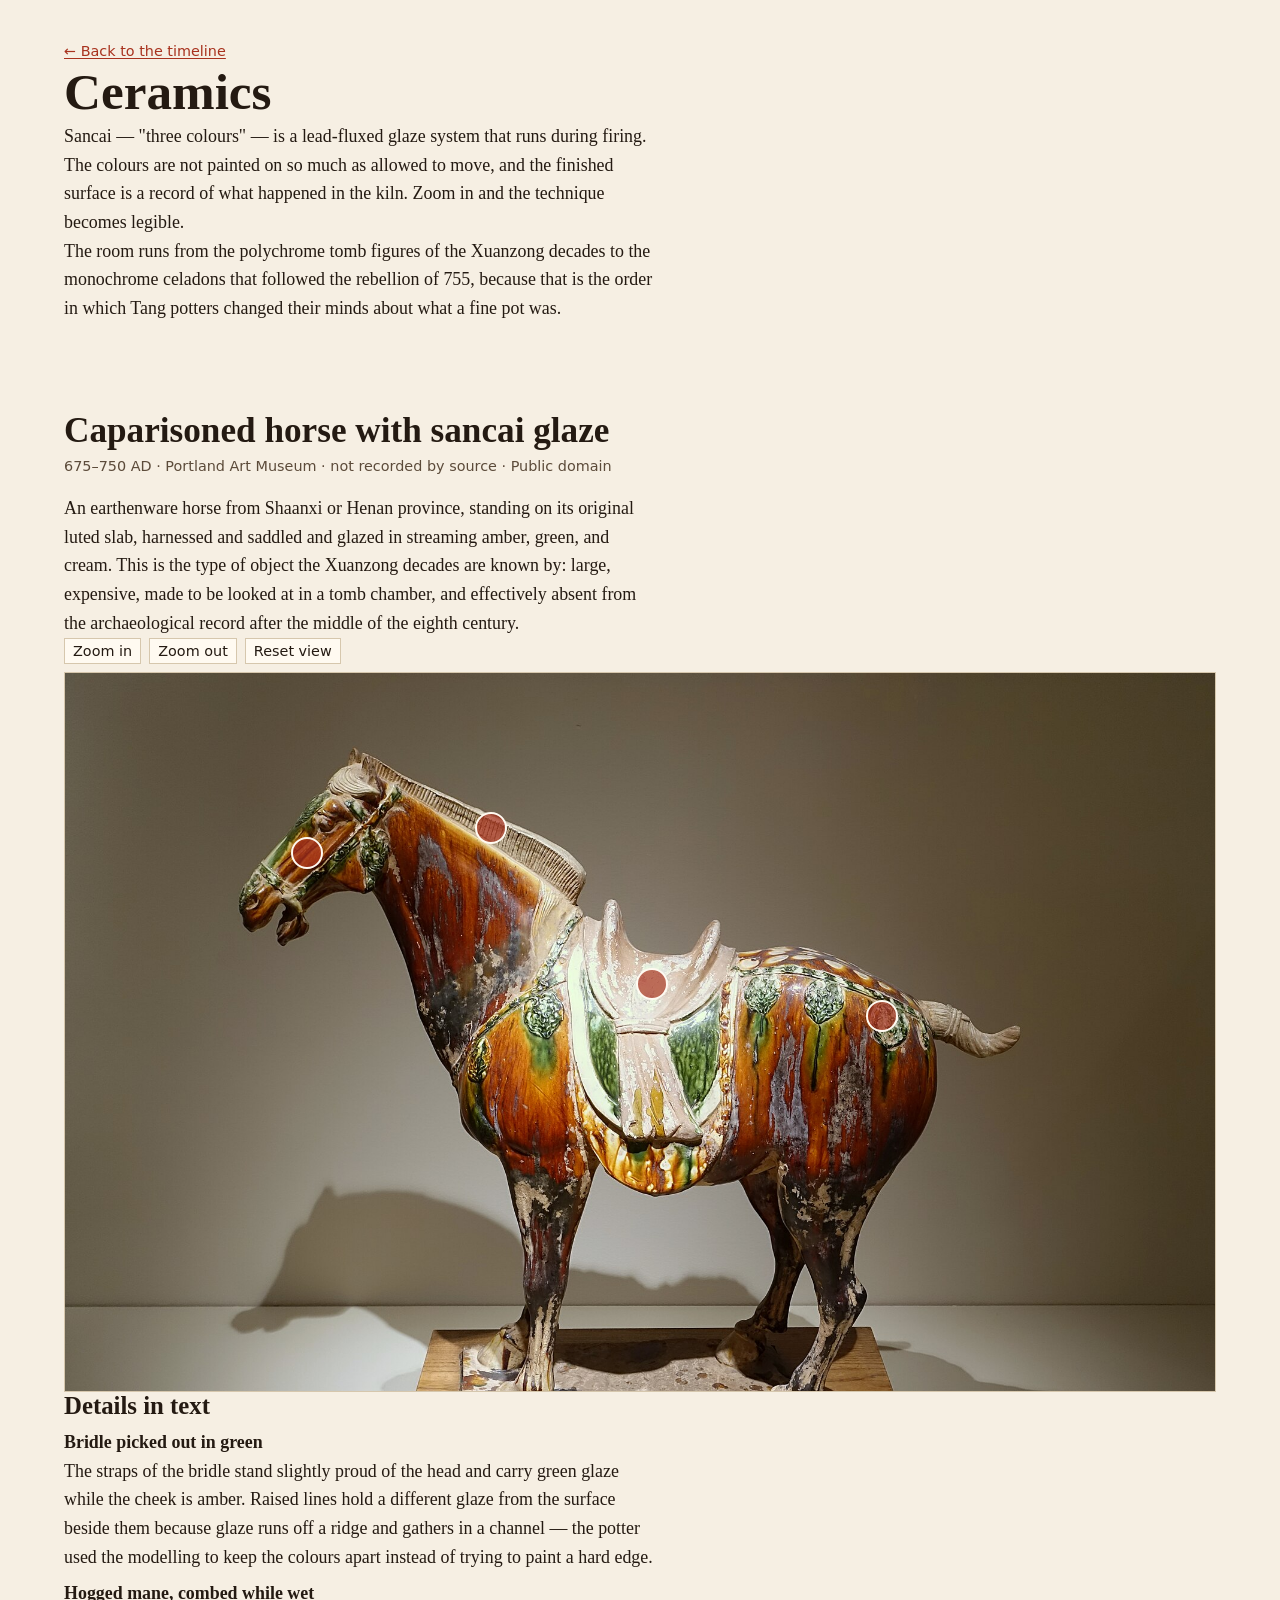
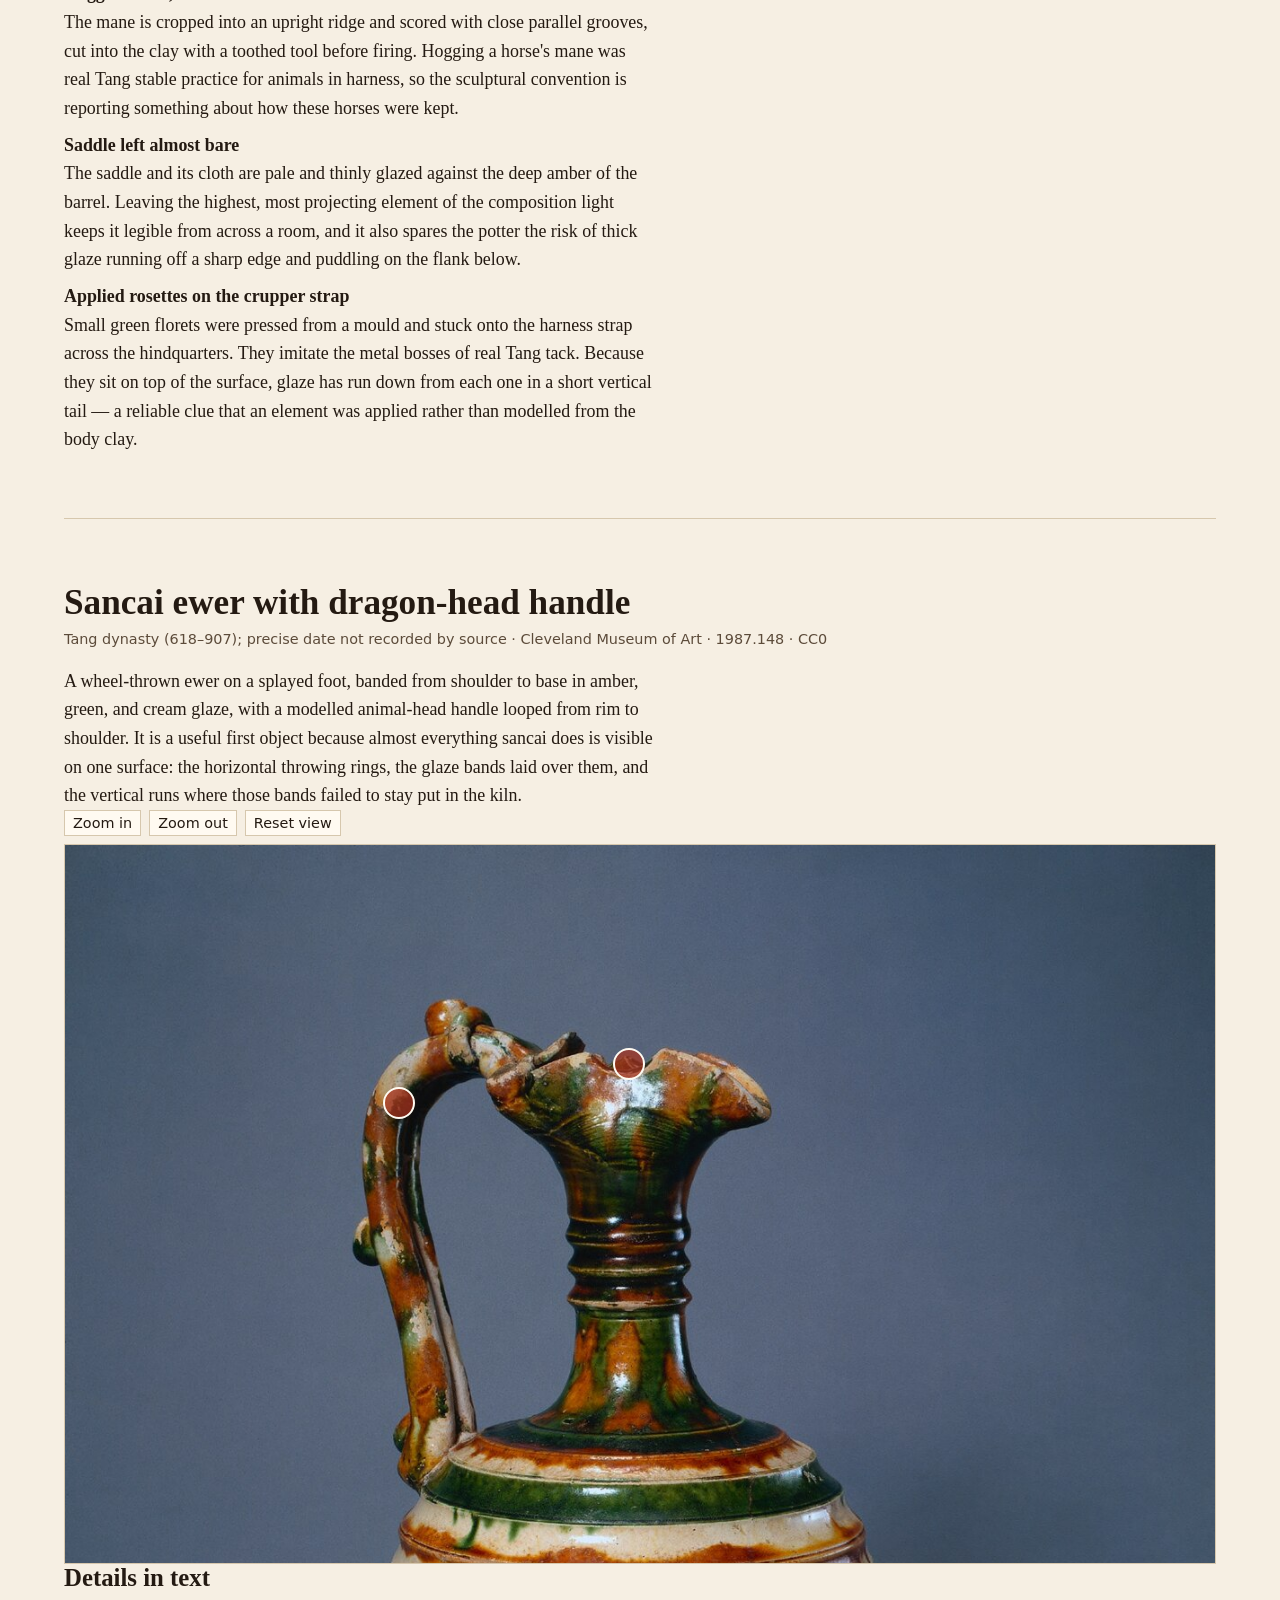
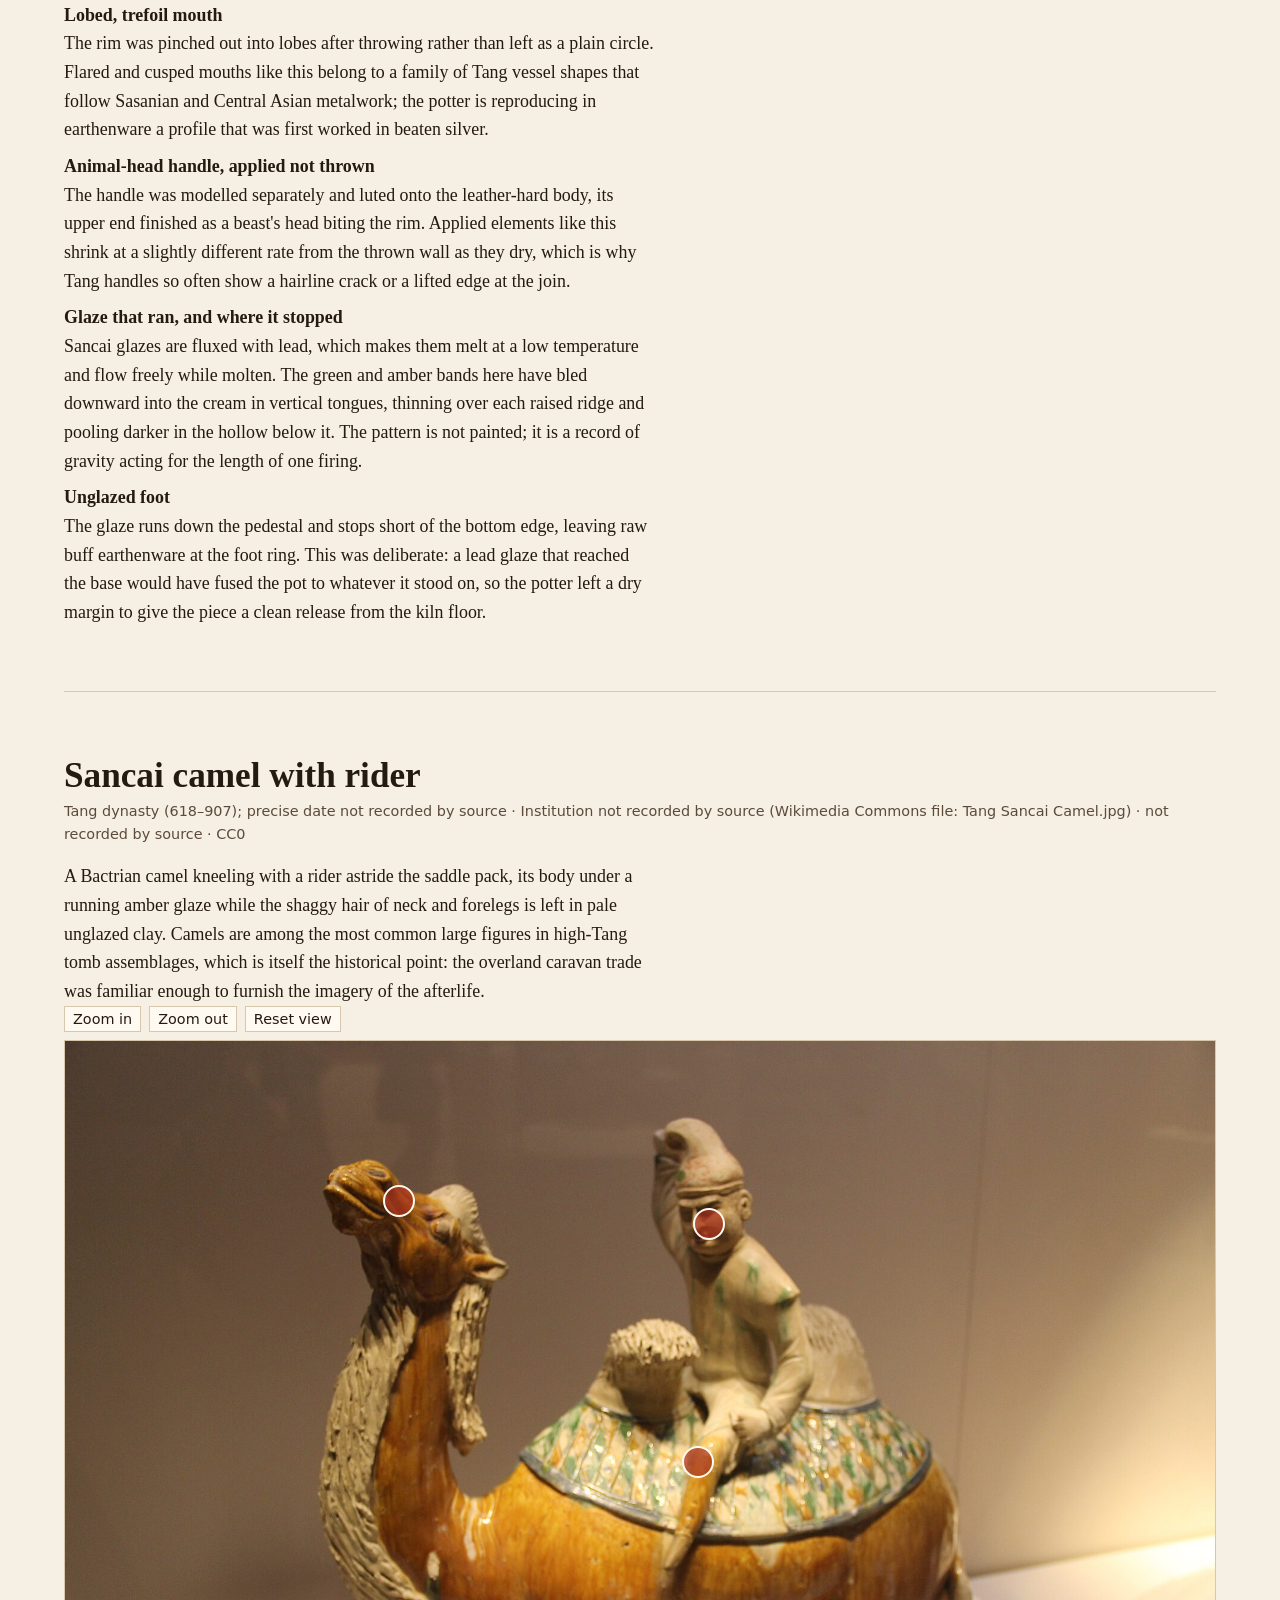
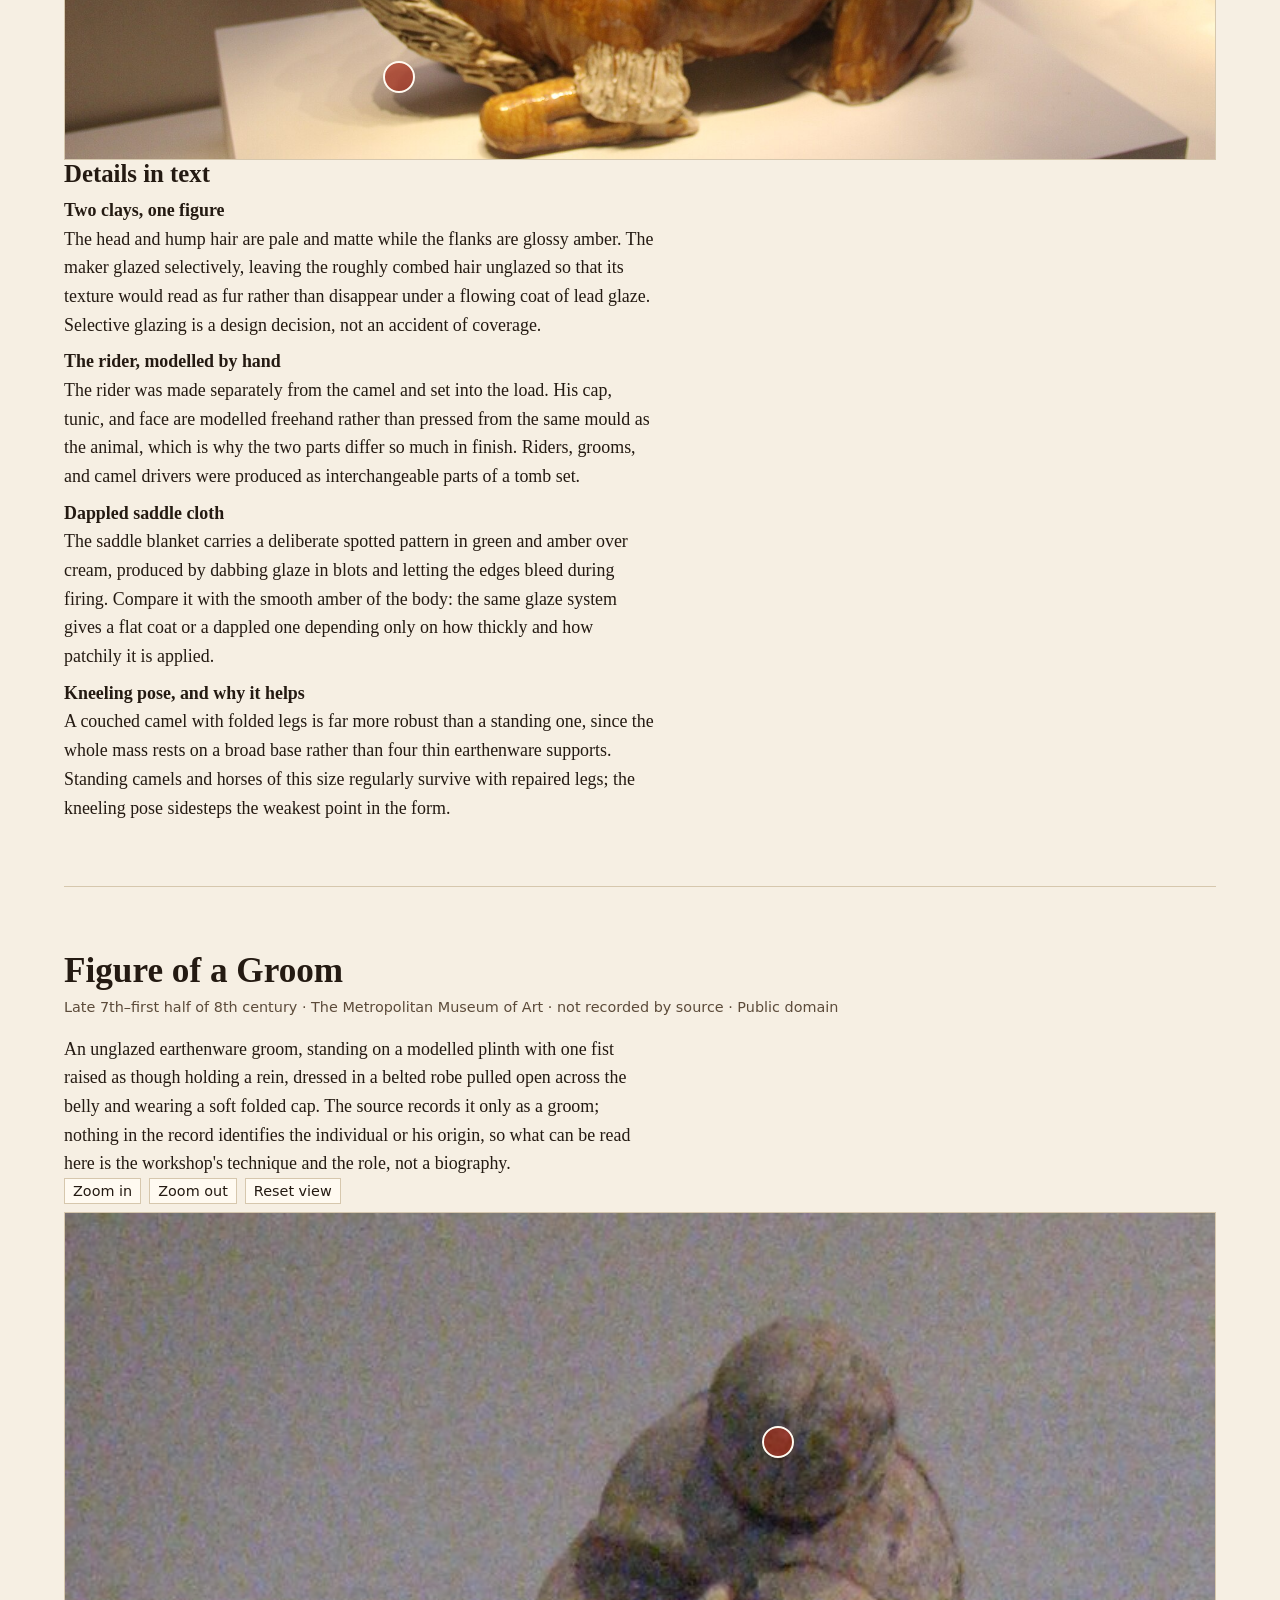
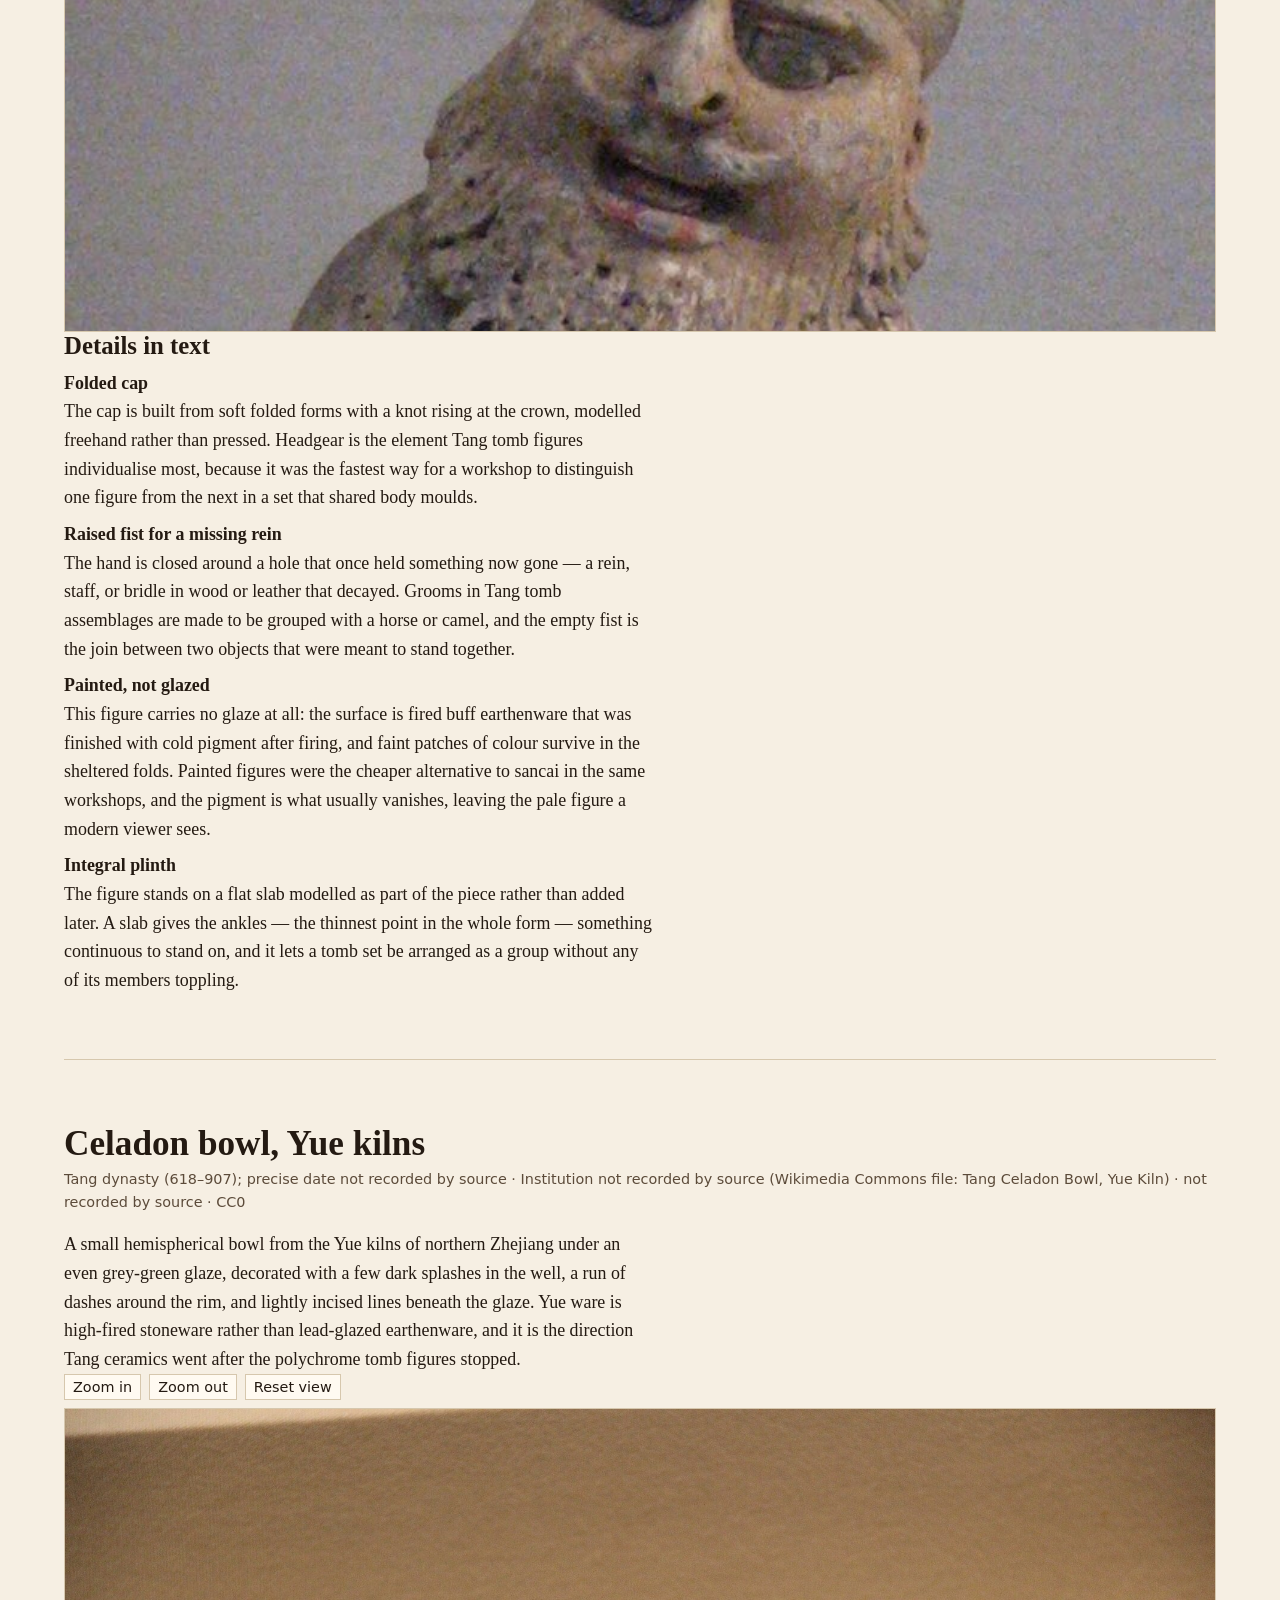
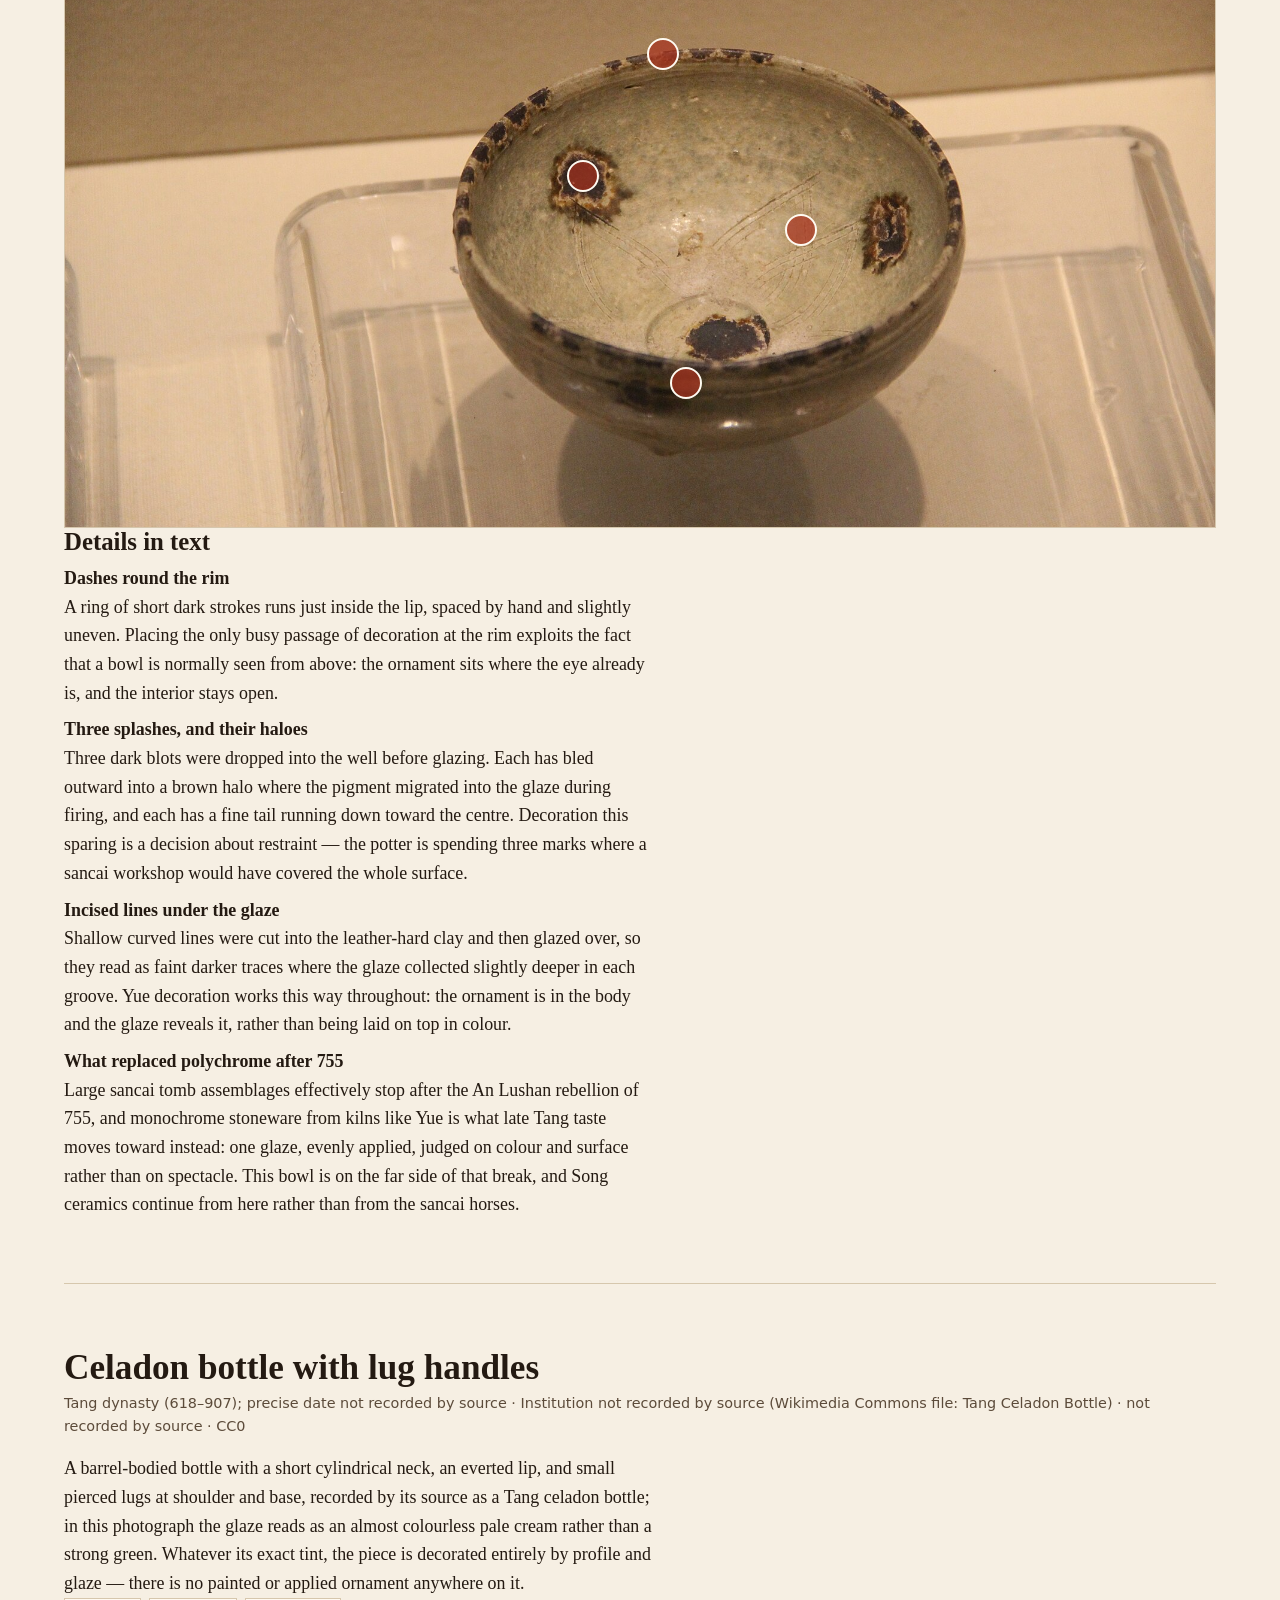
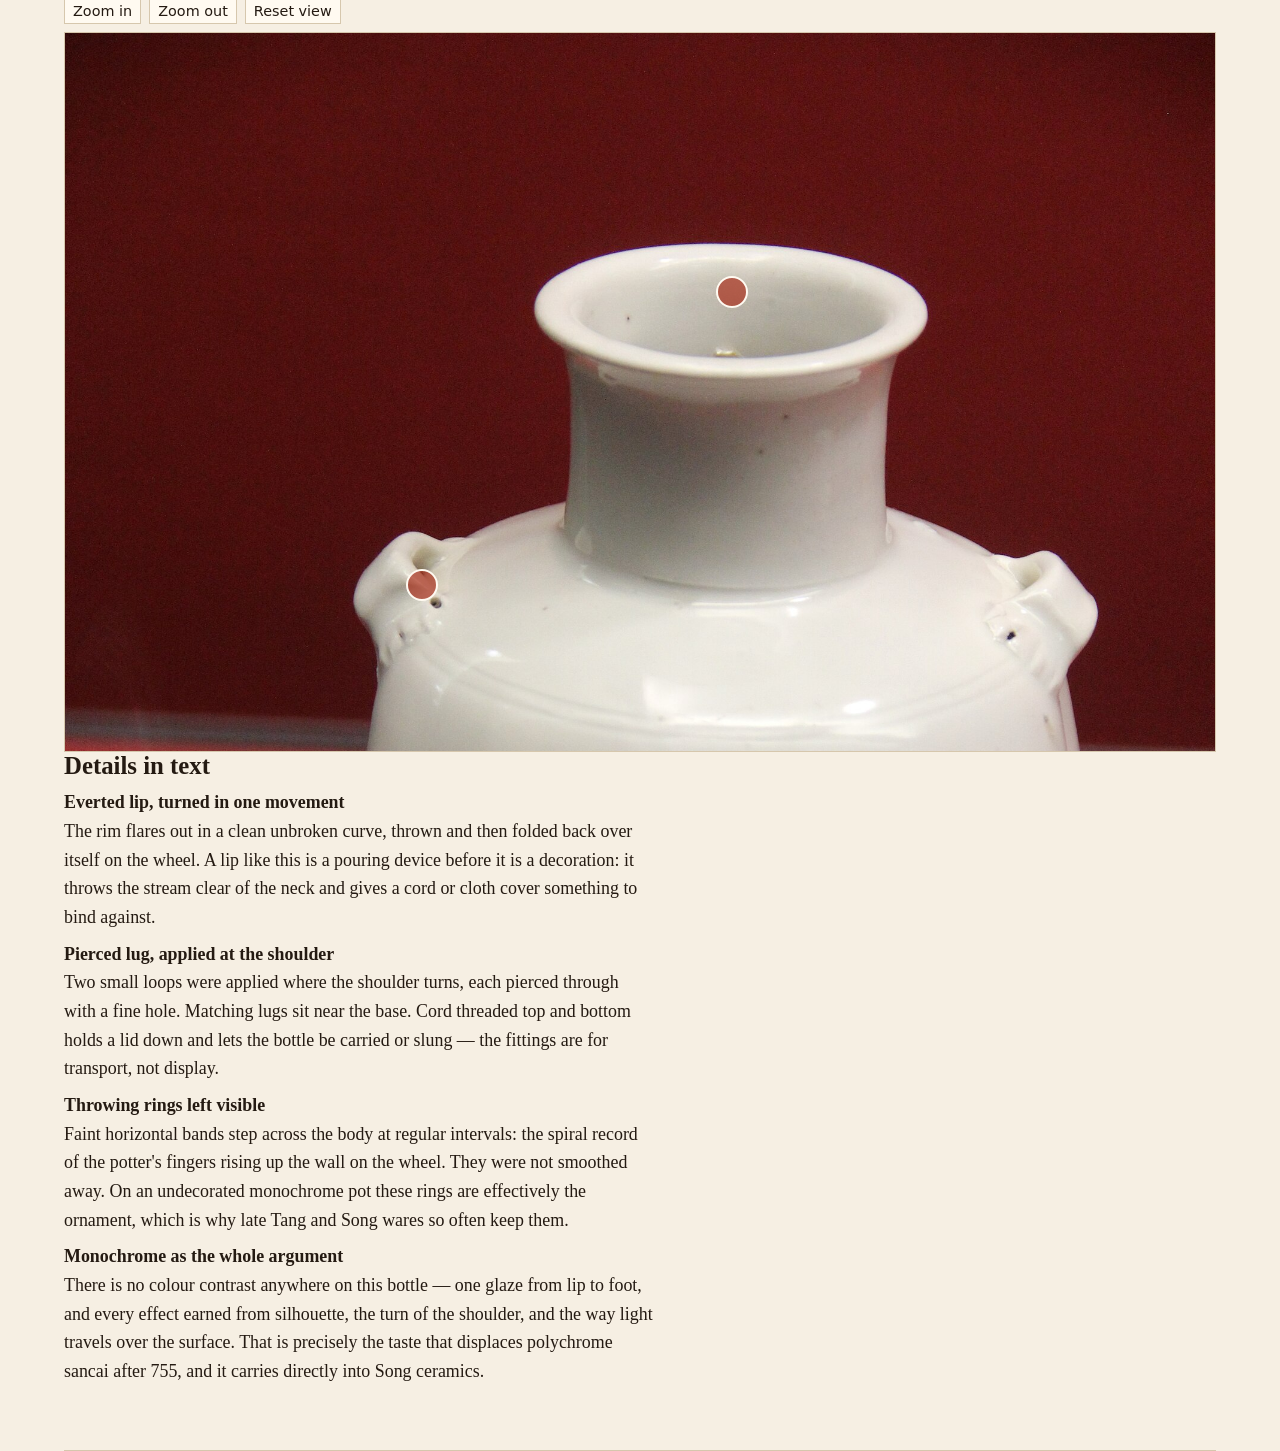
==== rooms/ceramics.html @ 37e094c4 "Add deep-zoom engine with ceramics and Dunhuang rooms Pointer Events give one path for mouse, touch," ====
<!doctype html>
<html lang="en">
<head>
<meta charset="utf-8">
<meta name="viewport" content="width=device-width, initial-scale=1">
<title>Ceramics — Tang Dynasty</title>
<link rel="stylesheet" href="../css/tokens.css">
<link rel="stylesheet" href="../css/base.css">
<link rel="stylesheet" href="../css/room.css">
<link rel="stylesheet" href="../css/zoom.css">
</head>
<body class="era-high">

<header class="wrap room-header">
  <p class="back"><a href="../index.html">← Back to the timeline</a></p>
  <h1>Ceramics</h1>
  <p class="prose">Sancai — "three colours" — is a lead-fluxed glaze system that runs
  during firing. The colours are not painted on so much as allowed to move, and the
  finished surface is a record of what happened in the kiln. Zoom in and the technique
  becomes legible.</p>
  <p class="prose">The room runs from the polychrome tomb figures of the Xuanzong decades
  to the monochrome celadons that followed the rebellion of 755, because that is the
  order in which Tang potters changed their minds about what a fine pot was.</p>
</header>

<main class="wrap" id="objects">
  <noscript>
    <p class="notice">The interactive zoom needs JavaScript. The objects and their
    descriptions are listed below without it.</p>
  </noscript>
  <p class="notice">Loading objects…</p>
</main>

<script type="module">
  import { initZoomRoom } from "../js/zoom.js";
  initZoomRoom({
    container: document.getElementById("objects"),
    room: "ceramics",
    dataUrl: "../data/objects.json",
  });
</script>
</body>
</html>
---- css/tokens.css ----
:root {
  /* Type scale */
  /* Latin faces come FIRST and the CJK faces sit behind them. Browsers fall
     back per glyph, so Latin text resolves to Georgia while Chinese characters
     drop through to a CJK serif. Putting SimSun first instead makes every
     Latin letter render in its poor fixed-width Latin glyphs. */
  --font-serif: Georgia, "Iowan Old Style", "Palatino Linotype", "Noto Serif SC",
    "Songti SC", "SimSun", serif;
  --font-sans: system-ui, -apple-system, "Segoe UI", Roboto, sans-serif;
  --size-step--1: clamp(0.83rem, 0.8rem + 0.15vw, 0.9rem);
  --size-step-0: clamp(1rem, 0.96rem + 0.2vw, 1.12rem);
  --size-step-1: clamp(1.25rem, 1.15rem + 0.5vw, 1.55rem);
  --size-step-2: clamp(1.6rem, 1.4rem + 1vw, 2.2rem);
  --size-step-3: clamp(2rem, 1.6rem + 2vw, 3.2rem);
  --measure: 66ch;

  /* Spacing scale */
  --space-3xs: 0.25rem;
  --space-2xs: 0.5rem;
  --space-xs: 0.75rem;
  --space-s: 1rem;
  --space-m: 1.5rem;
  --space-l: 2.5rem;
  --space-xl: 4rem;
  --space-2xl: 6rem;

  /* Motion */
  --era-transition: 900ms ease;

  /* High-Tang register (default) */
  --ink: #241a12;
  --paper: #f6efe3;
  --paper-raised: #fffaf1;
  --accent: #a8321e;          /* vermilion */
  --accent-2: #c2871a;        /* sancai amber */
  --accent-3: #2c4a72;        /* lapis */
  --gold: #9a7726;
  --rule: #d6c7ad;
  --muted: #5c4b3a;
  --saturation-scale: 1;
}

/* early Tang: same register, lower saturation */
body.era-early {
  --accent: #97402f;
  --accent-2: #a8853d;
  --rule: #d2c7b4;
}

/* late Tang: cooler, sparser */
body.era-late {
  --ink: #1d2320;
  --paper: #eef0ec;
  --paper-raised: #f7f8f6;
  --accent: #3f5c52;          /* celadon */
  --accent-2: #6b7b72;
  --accent-3: #2f3a44;
  --gold: #7d7f6e;
  --rule: #c3c9c3;
  --muted: #4a544e;
}

body.era-rupture {
  --accent: #8c3b2a;
  --rule: #b9a894;
}

@media (prefers-reduced-motion: reduce) {
  :root { --era-transition: 0ms; }
}
---- css/base.css ----
*, *::before, *::after { box-sizing: border-box; }
* { margin: 0; }

html { -webkit-text-size-adjust: 100%; }

body {
  background: var(--paper);
  color: var(--ink);
  font-family: var(--font-serif);
  font-size: var(--size-step-0);
  line-height: 1.6;
  transition: background-color var(--era-transition), color var(--era-transition);
}

img, svg { display: block; max-width: 100%; }

h1, h2, h3 { line-height: 1.15; text-wrap: balance; font-weight: 600; }
h1 { font-size: var(--size-step-3); }
h2 { font-size: var(--size-step-2); }
h3 { font-size: var(--size-step-1); }

p, li { text-wrap: pretty; }

a { color: var(--accent); text-underline-offset: 0.15em; }

:where(a, button, input, [tabindex]):focus-visible {
  outline: 3px solid var(--accent-3);
  outline-offset: 2px;
  border-radius: 2px;
}

.wrap { width: min(100% - 2rem, 72rem); margin-inline: auto; }
.prose { max-width: var(--measure); }
.prose > * + * { margin-block-start: var(--space-s); }

.visually-hidden {
  position: absolute; width: 1px; height: 1px;
  padding: 0; overflow: hidden; clip-path: inset(50%);
  white-space: nowrap; border: 0;
}

.lang-zh { font-family: var(--font-serif); }

.notice {
  border-inline-start: 4px solid var(--accent);
  background: var(--paper-raised);
  padding: var(--space-s);
  font-family: var(--font-sans);
  font-size: var(--size-step--1);
}
---- css/room.css ----
.room-header { padding-block: var(--space-l) var(--space-m); }
.room-header .back { font-family: var(--font-sans); font-size: var(--size-step--1); }

.object { padding-block: var(--space-xl); border-block-end: 1px solid var(--rule); }
.object-meta {
  font-family: var(--font-sans); font-size: var(--size-step--1);
  color: var(--muted); margin-block: var(--space-3xs) var(--space-s);
}

.detail-panel {
  border: 1px solid var(--rule);
  border-block-start: 3px solid var(--accent);
  background: var(--paper-raised);
  padding: var(--space-s);
  margin-block-start: var(--space-2xs);
  max-width: var(--measure);
}
.detail-panel[hidden] { display: none; }

.panel-close {
  font-family: var(--font-sans); font-size: var(--size-step--1);
  padding: var(--space-3xs) var(--space-2xs);
  background: var(--paper-raised); color: var(--ink);
  border: 1px solid var(--rule); cursor: pointer;
}

.hotspot-list {
  margin-block-start: var(--space-2xs);
  max-width: var(--measure);
}
.hotspot-list dt {
  font-weight: 600;
  margin-block-start: var(--space-2xs);
}
---- css/zoom.css ----
.zoom-controls { display: flex; gap: var(--space-2xs); margin-block-end: var(--space-2xs); }
.zoom-controls button {
  font-family: var(--font-sans); font-size: var(--size-step--1);
  padding: var(--space-3xs) var(--space-2xs);
  background: var(--paper-raised); color: var(--ink);
  border: 1px solid var(--rule); cursor: pointer;
}

.zoom-viewport {
  position: relative; overflow: hidden;
  background: var(--paper-raised); border: 1px solid var(--rule);
  touch-action: none; cursor: grab;
  max-height: 80vh;
}
.zoom-viewport.is-grabbing { cursor: grabbing; }

.zoom-stage { position: relative; transform-origin: center center; }
.zoom-stage img { width: 100%; height: auto; }

.hotspot {
  position: absolute; translate: -50% -50%;
  width: 2rem; height: 2rem; border-radius: 50%;
  background: color-mix(in srgb, var(--accent) 70%, transparent);
  border: 2px solid var(--paper-raised);
  cursor: pointer;
}
.hotspot:hover { background: var(--accent); }

@media (prefers-reduced-motion: reduce) {
  .zoom-stage { transition: none !important; }
}
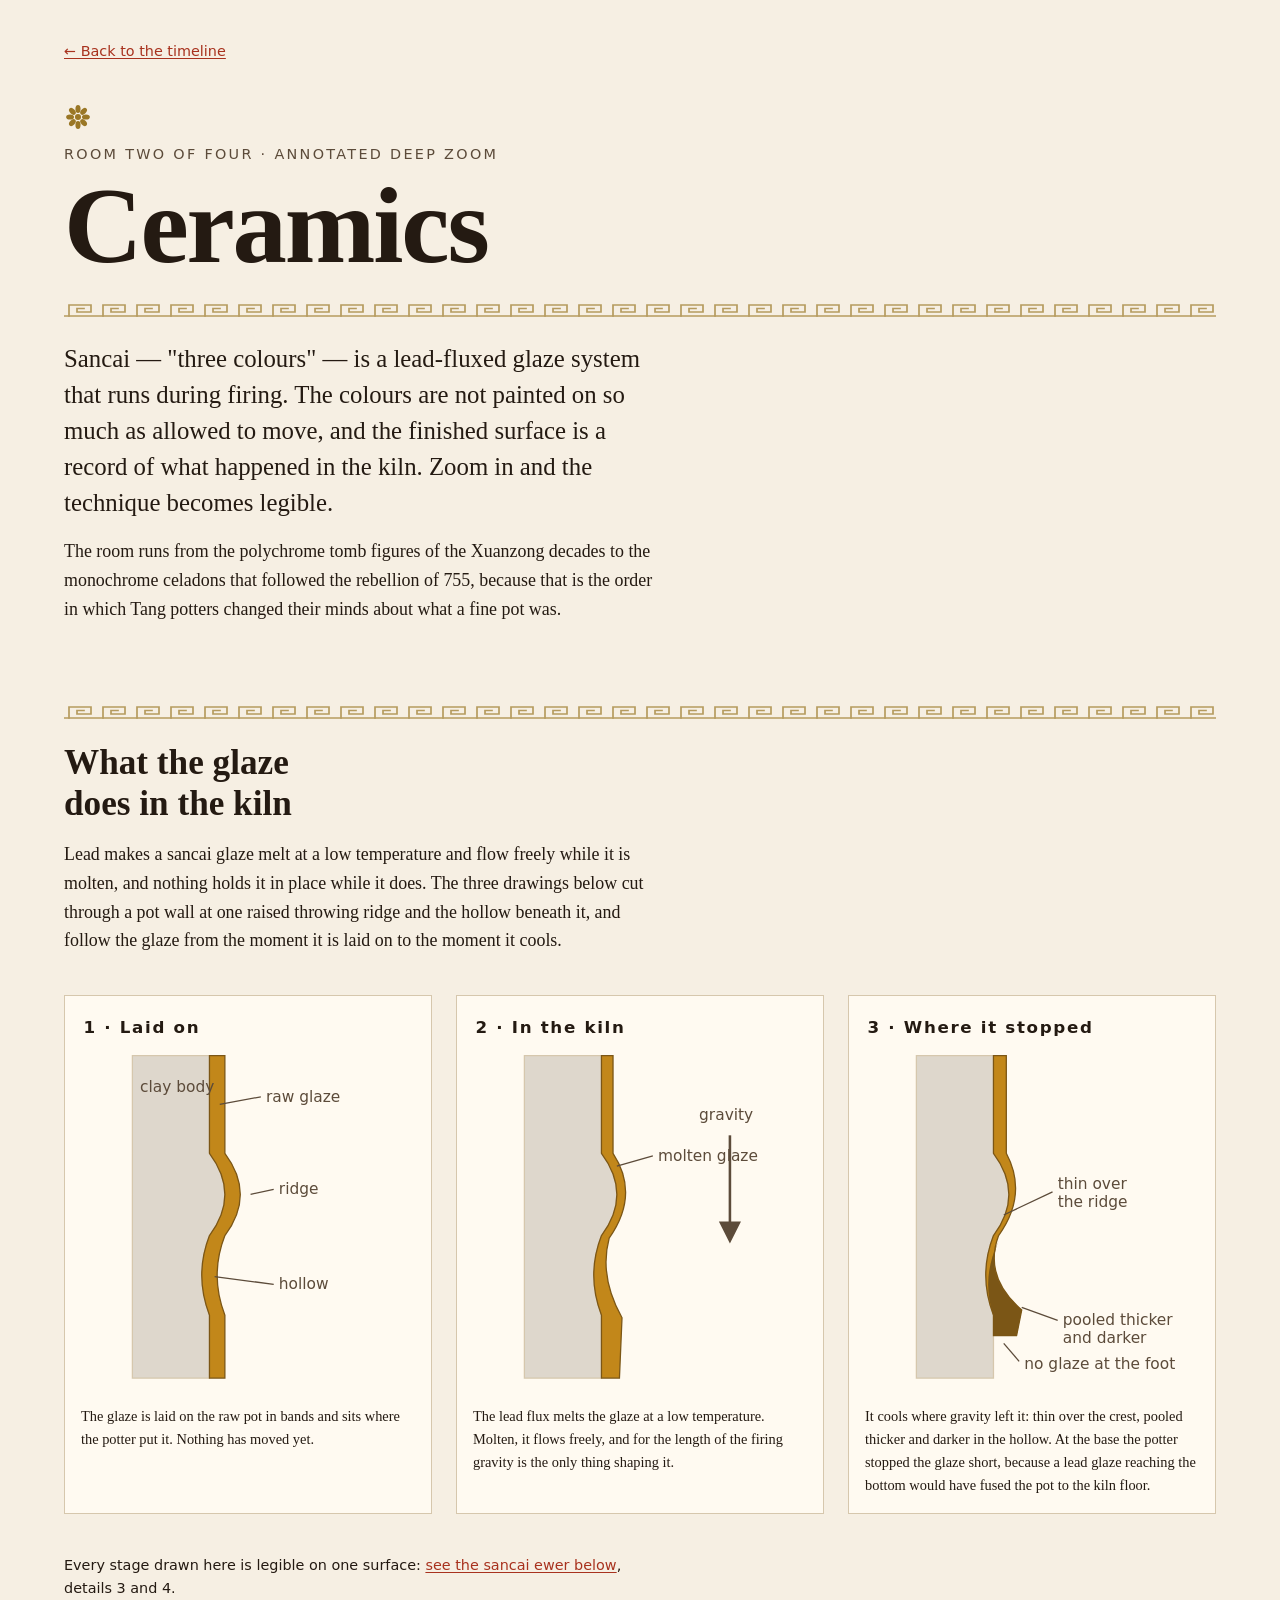
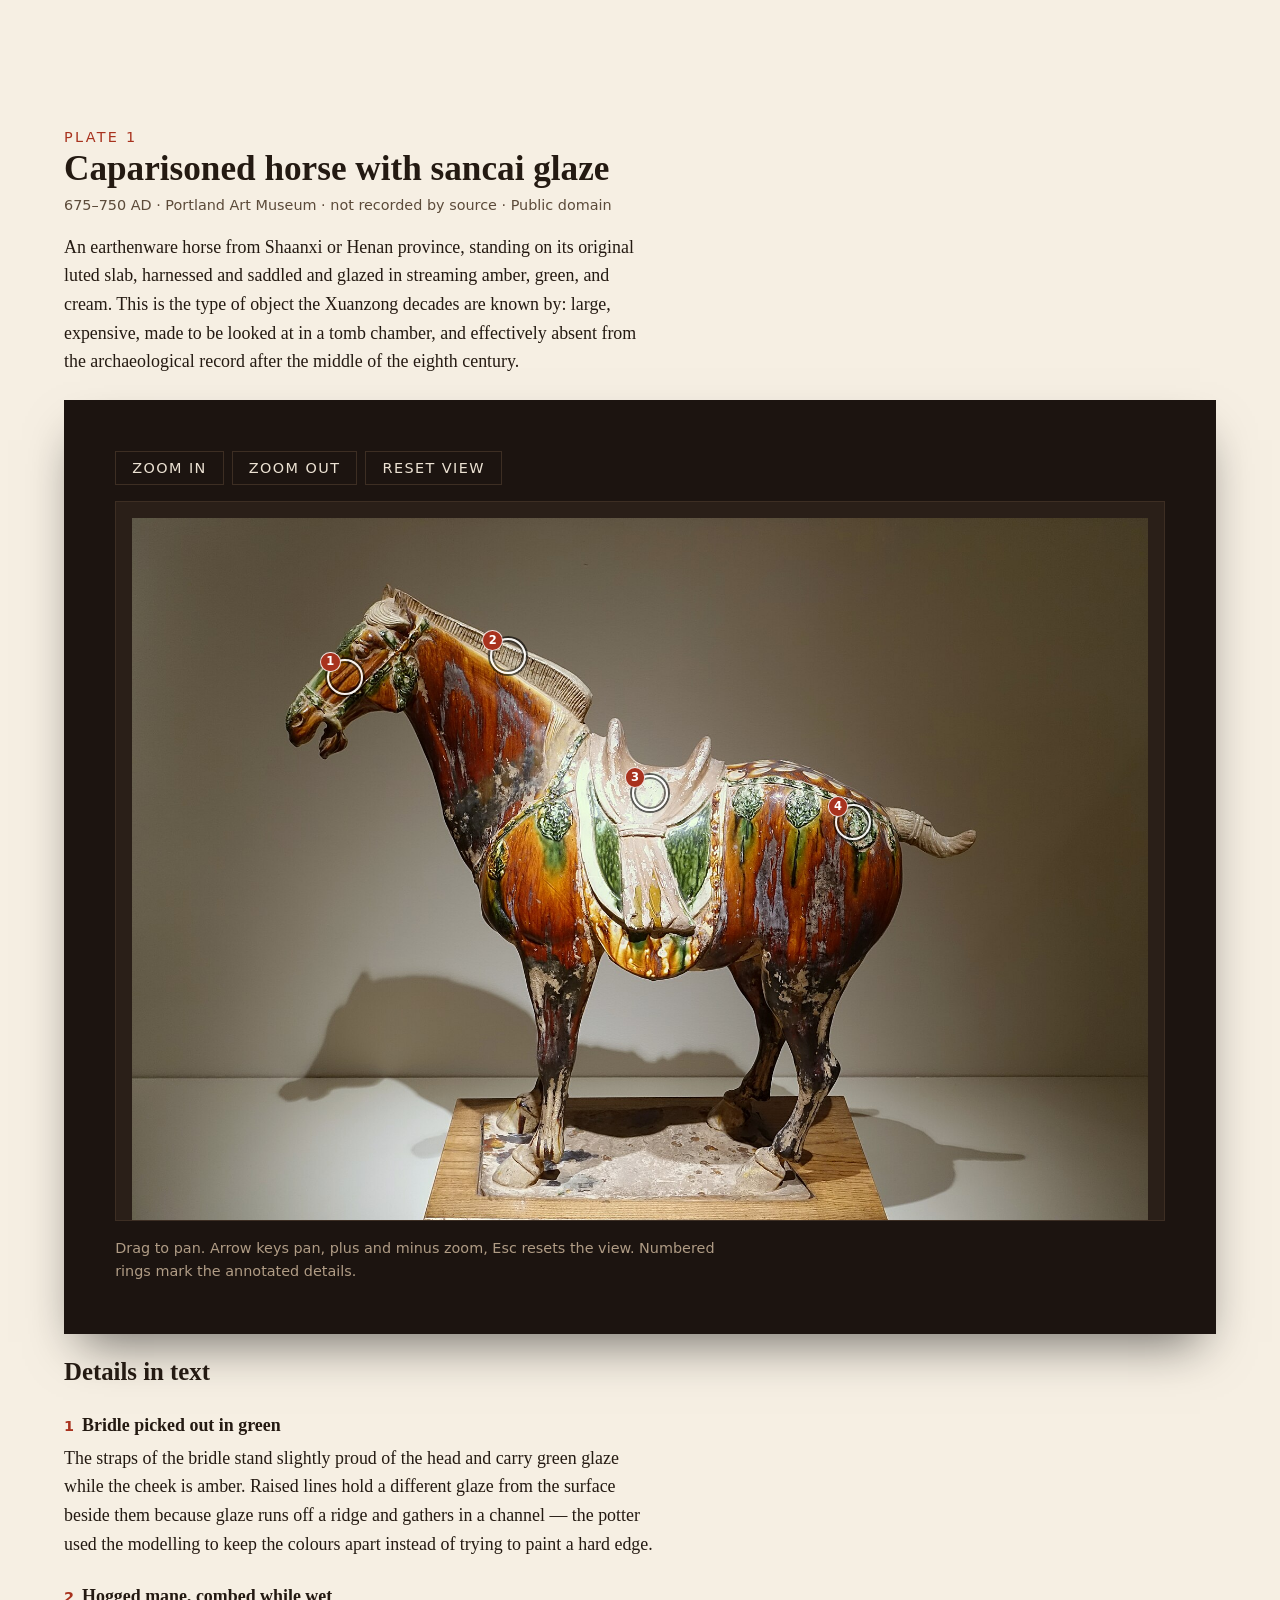
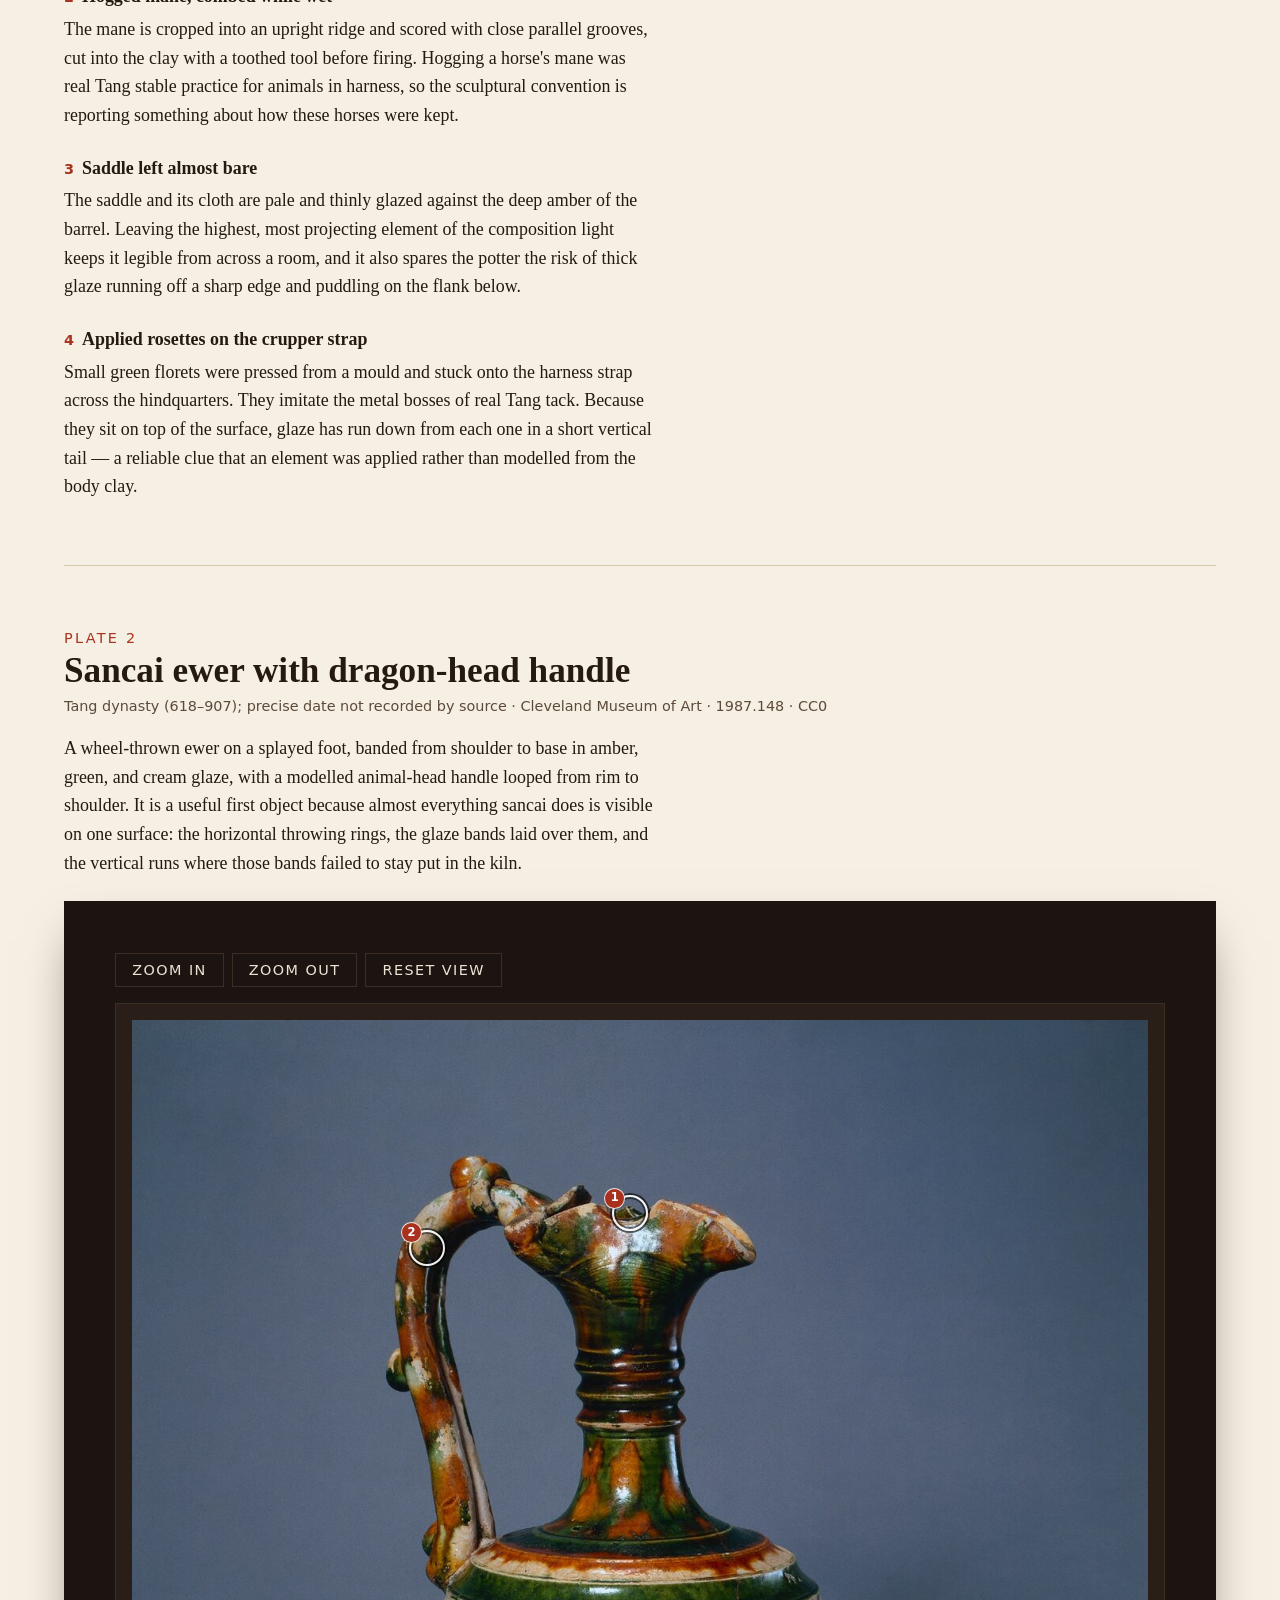
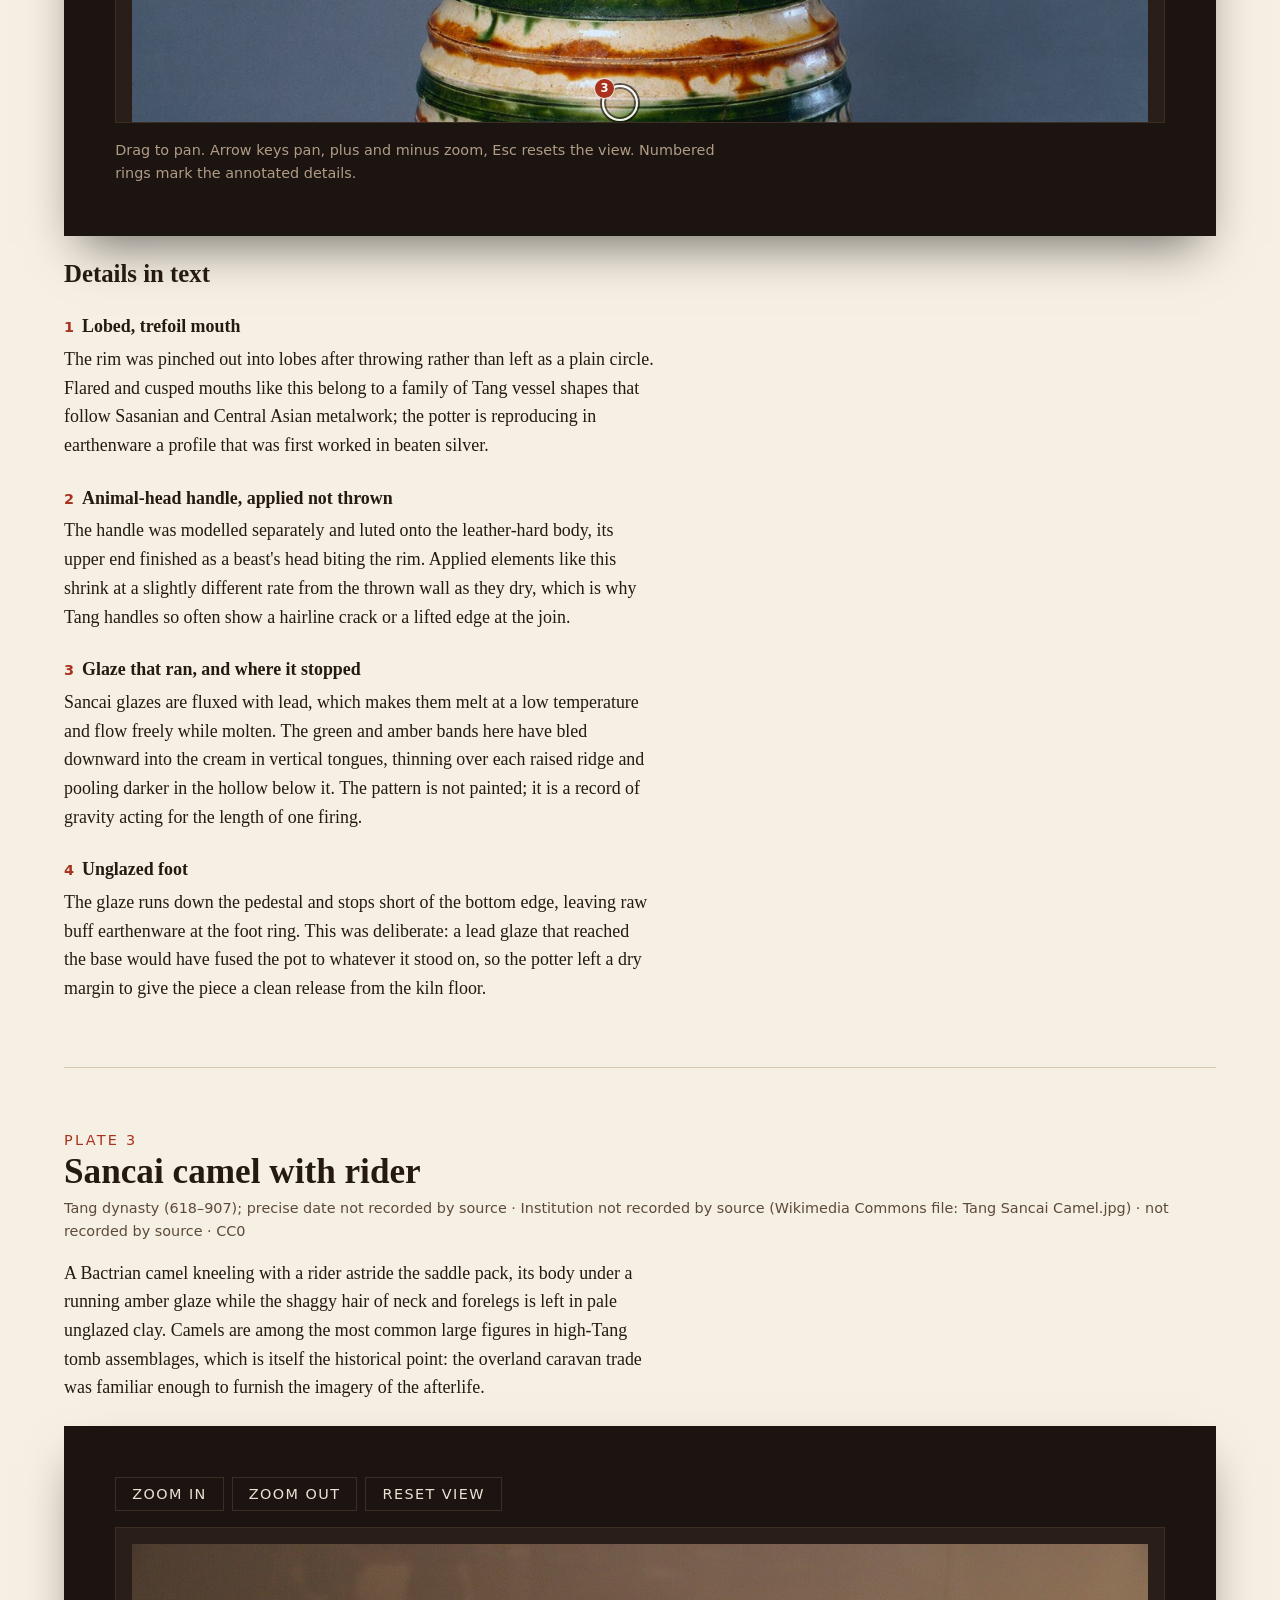
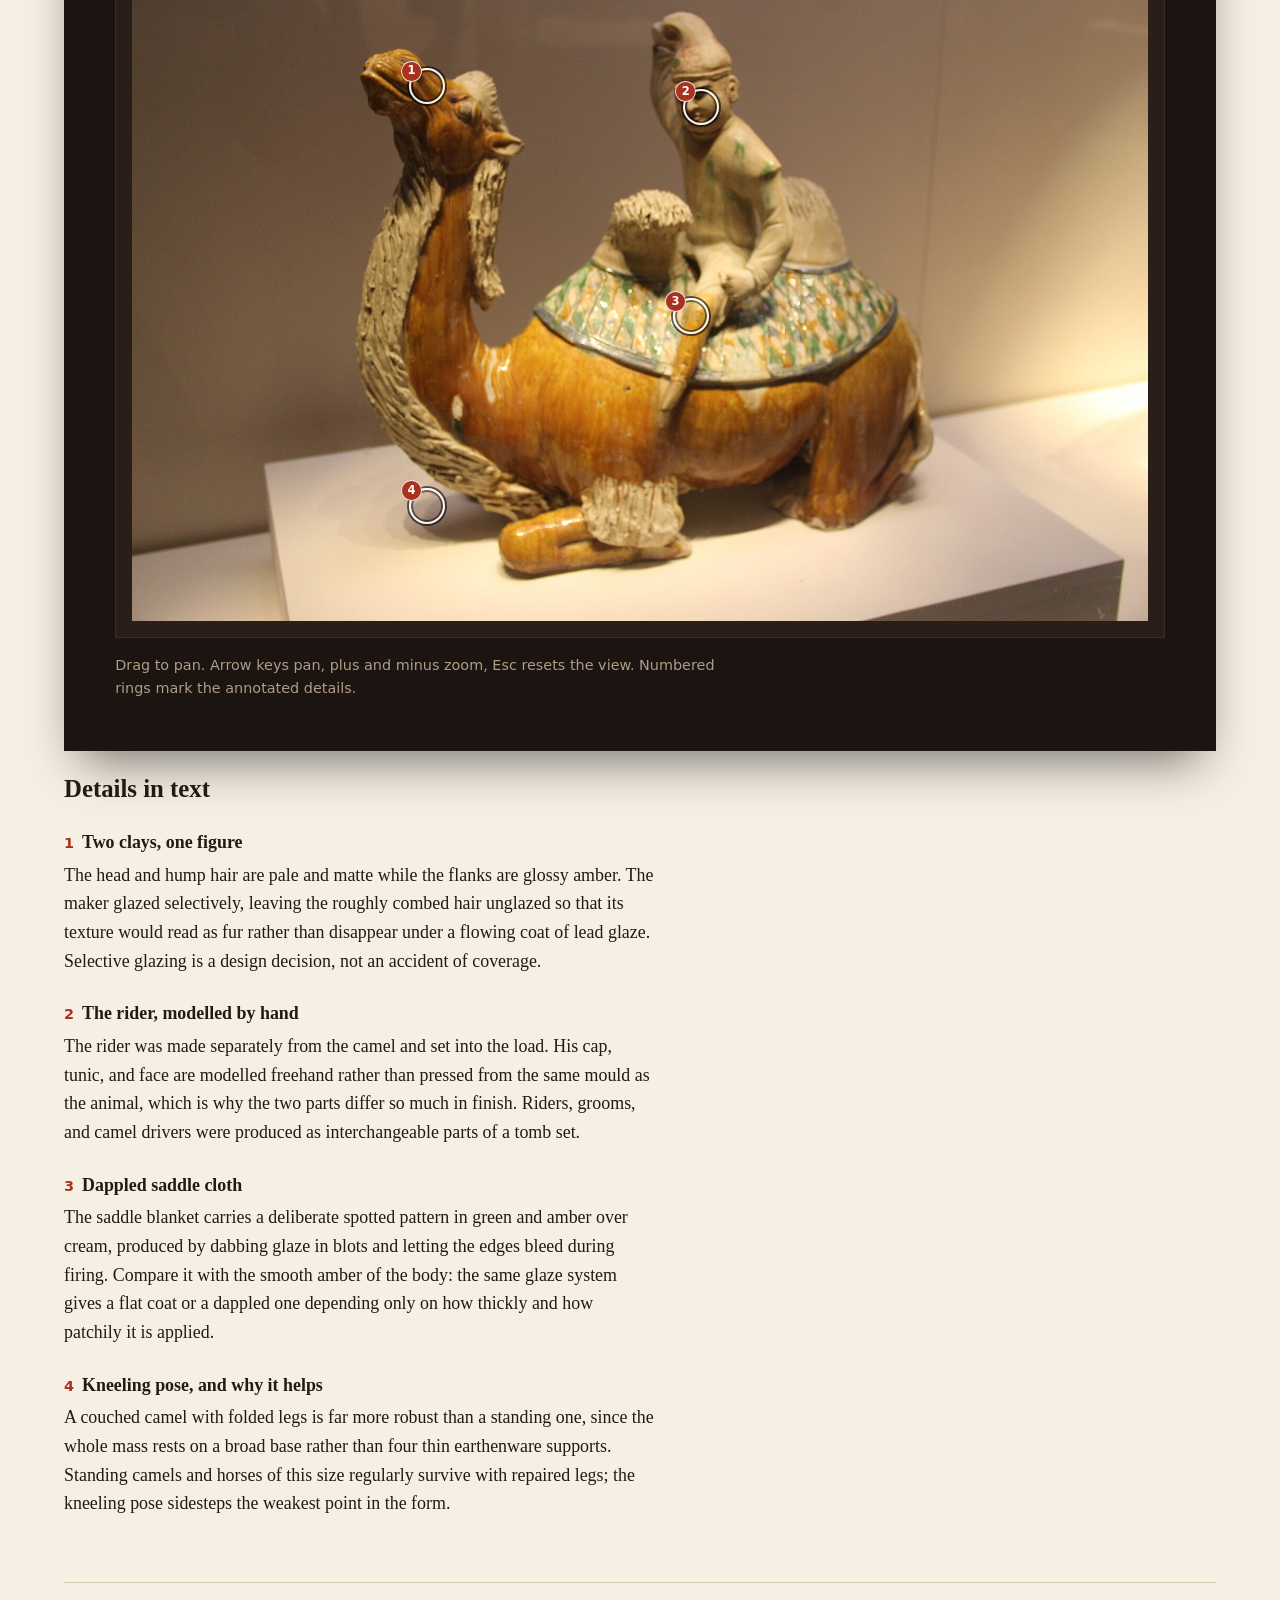
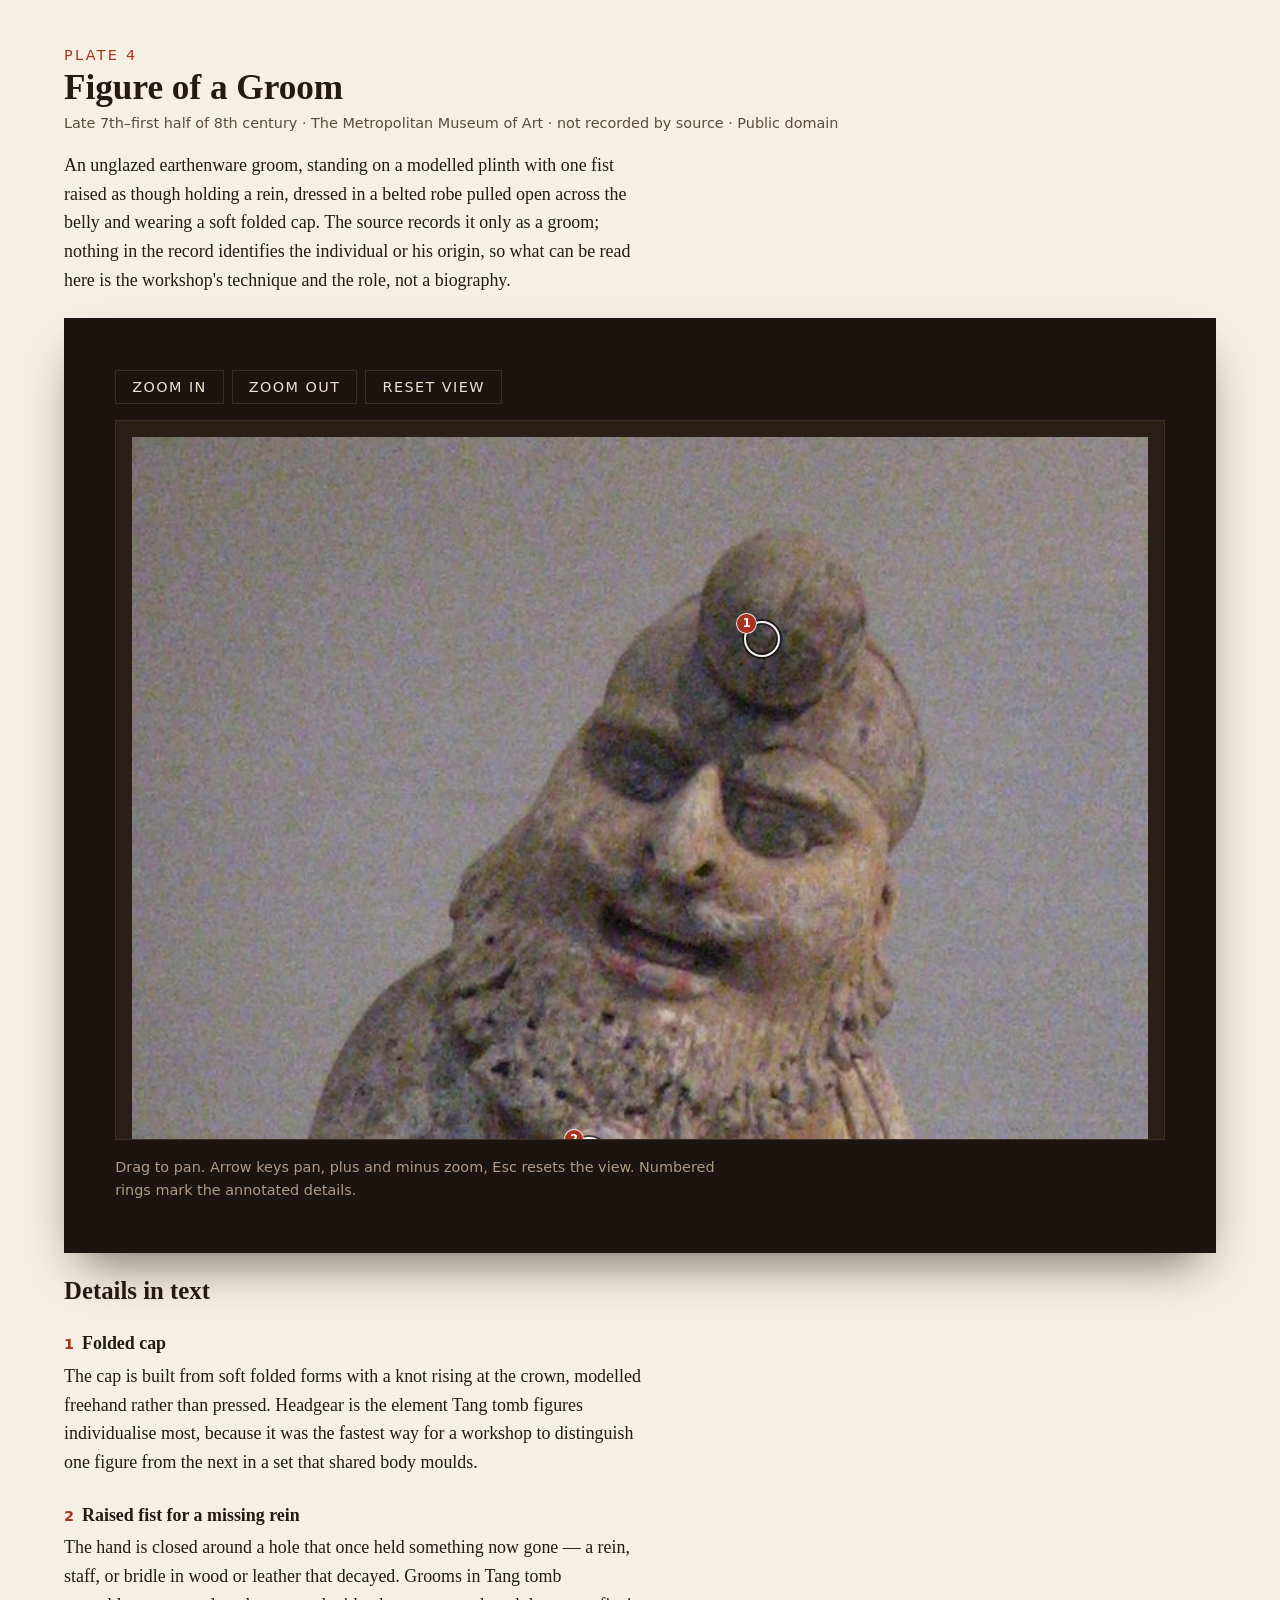
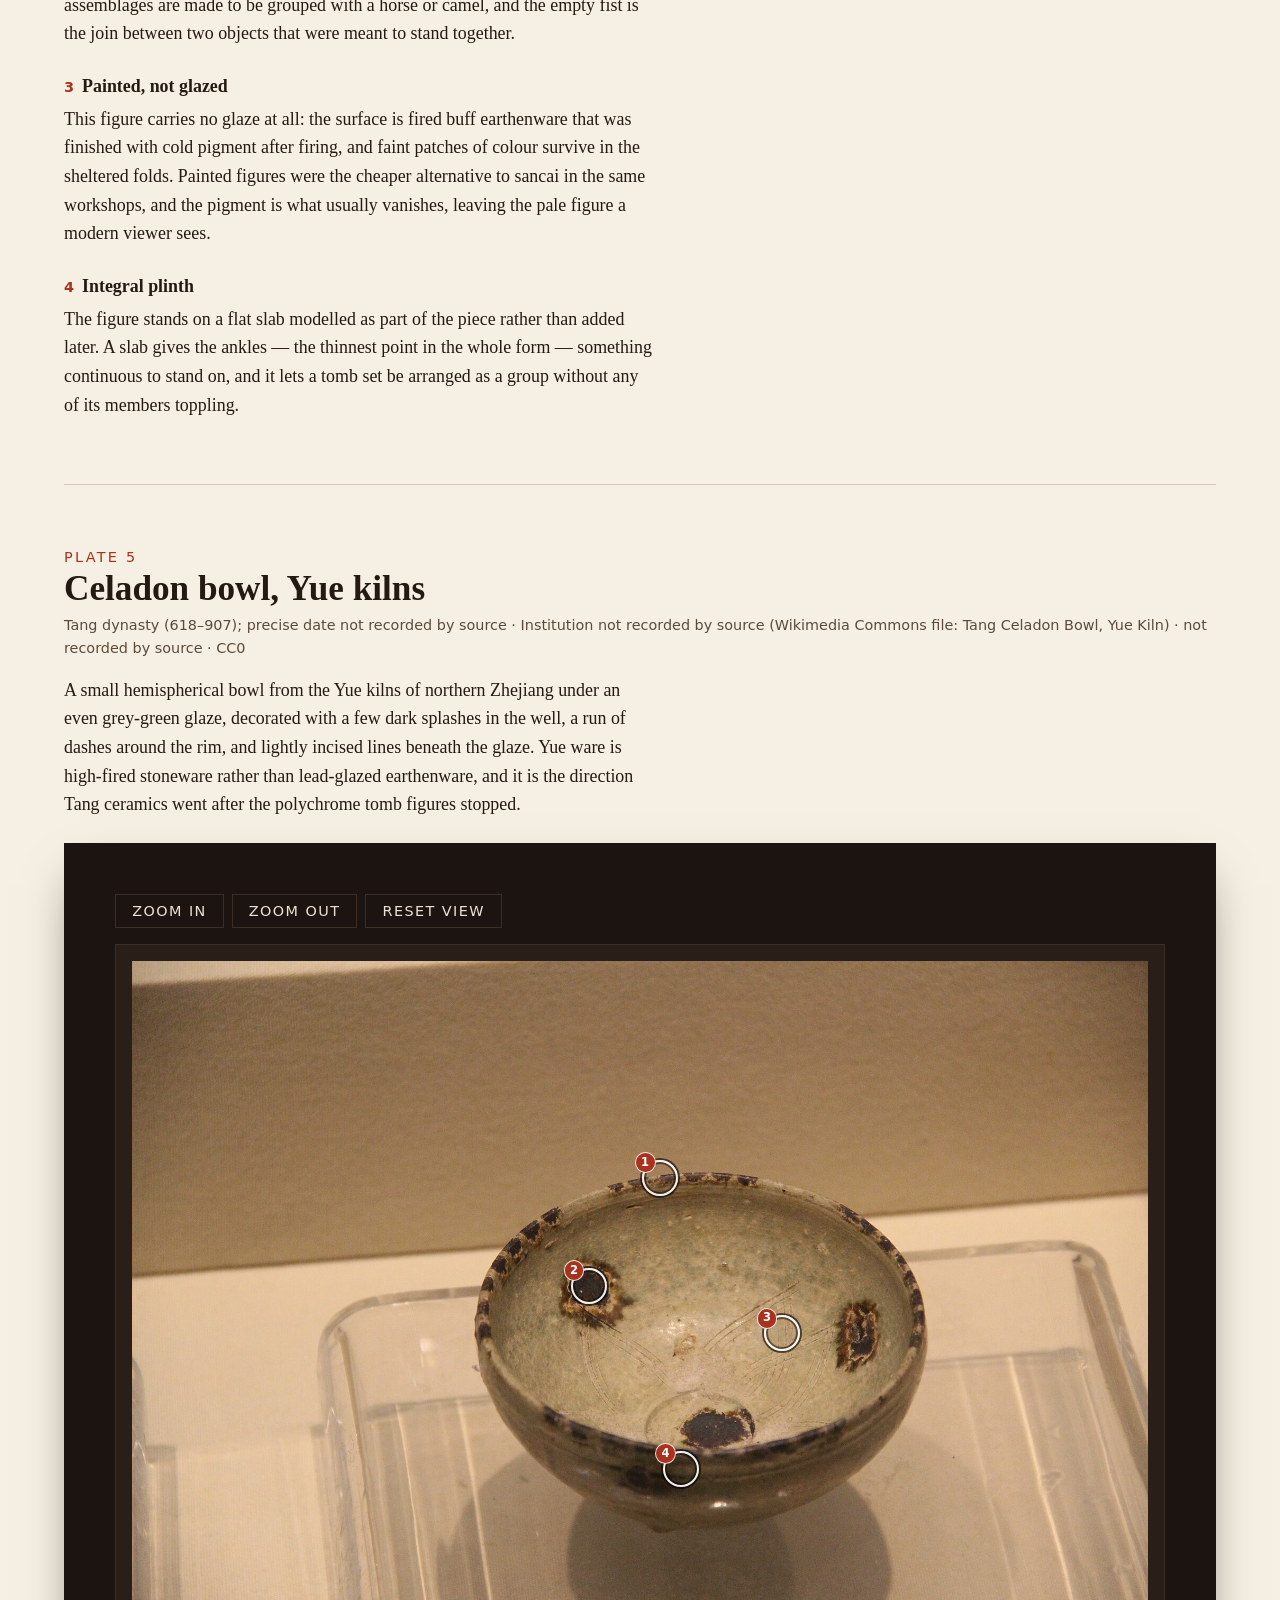
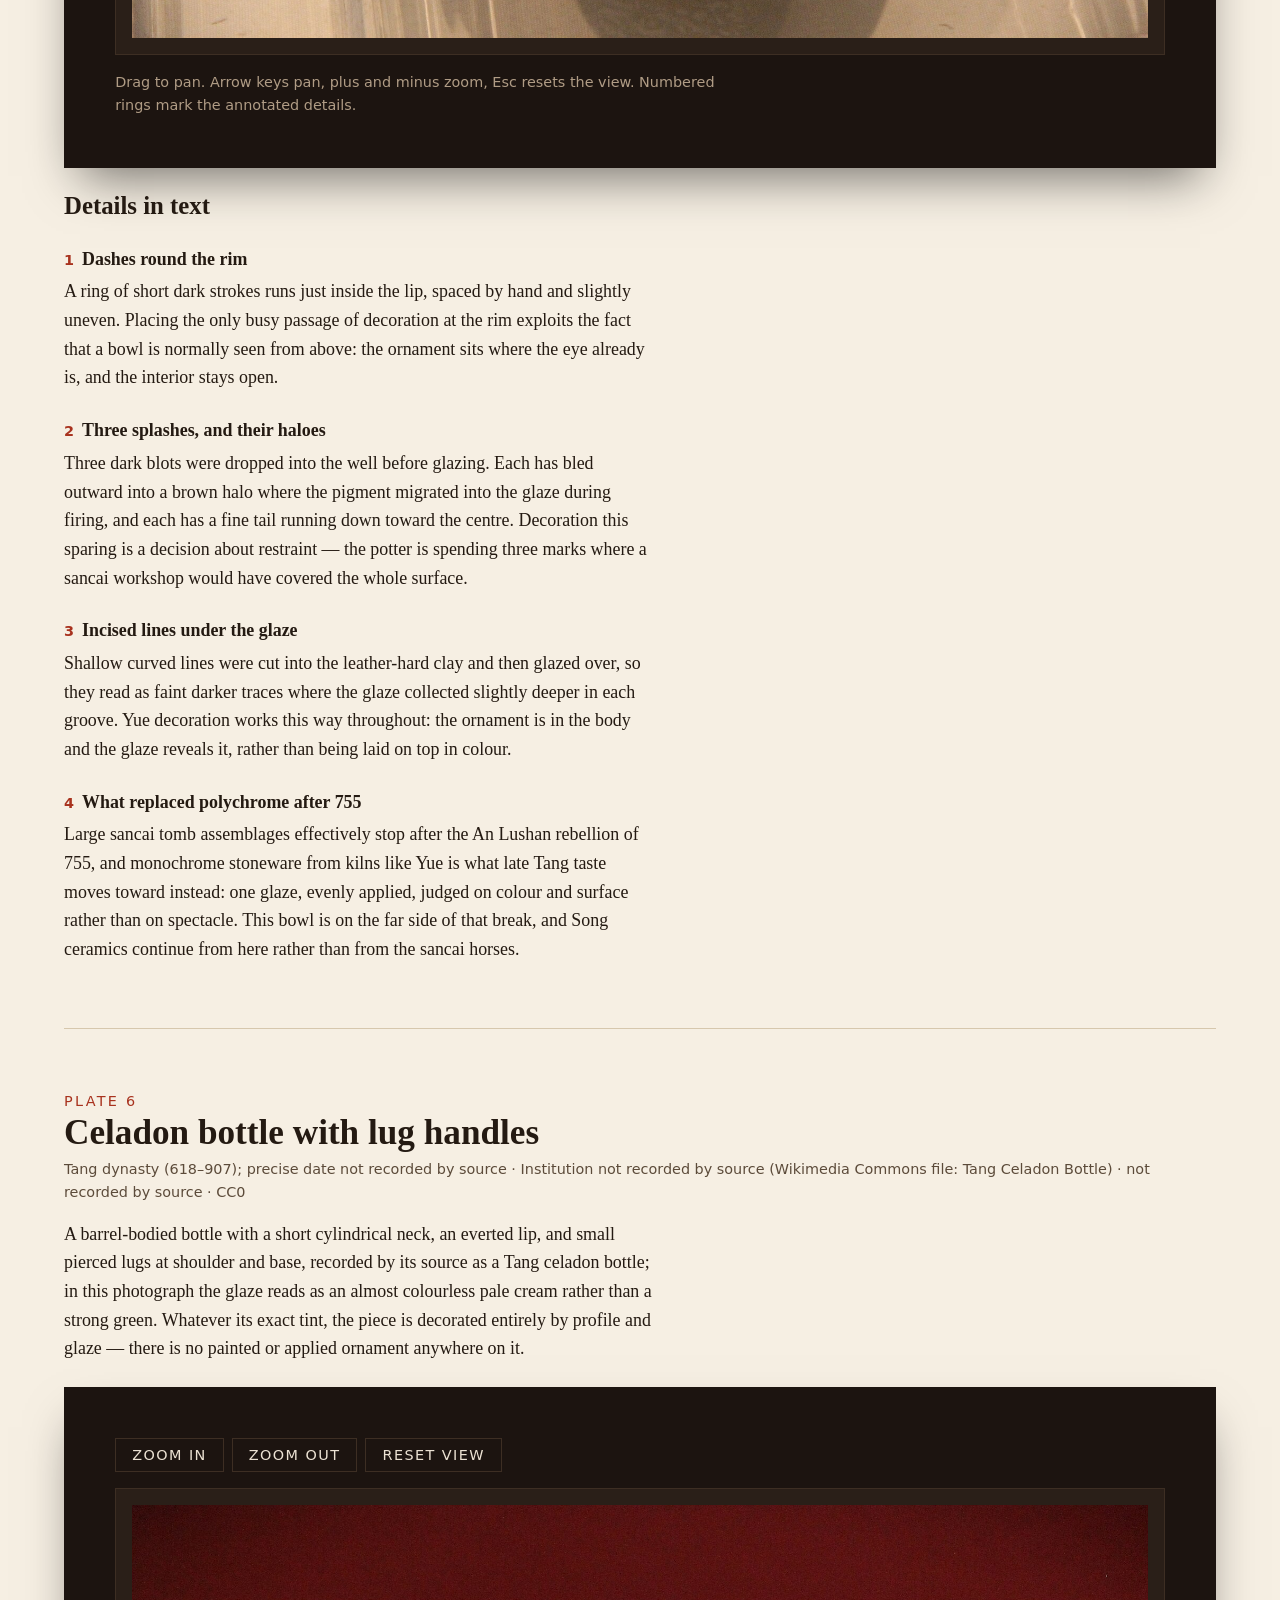
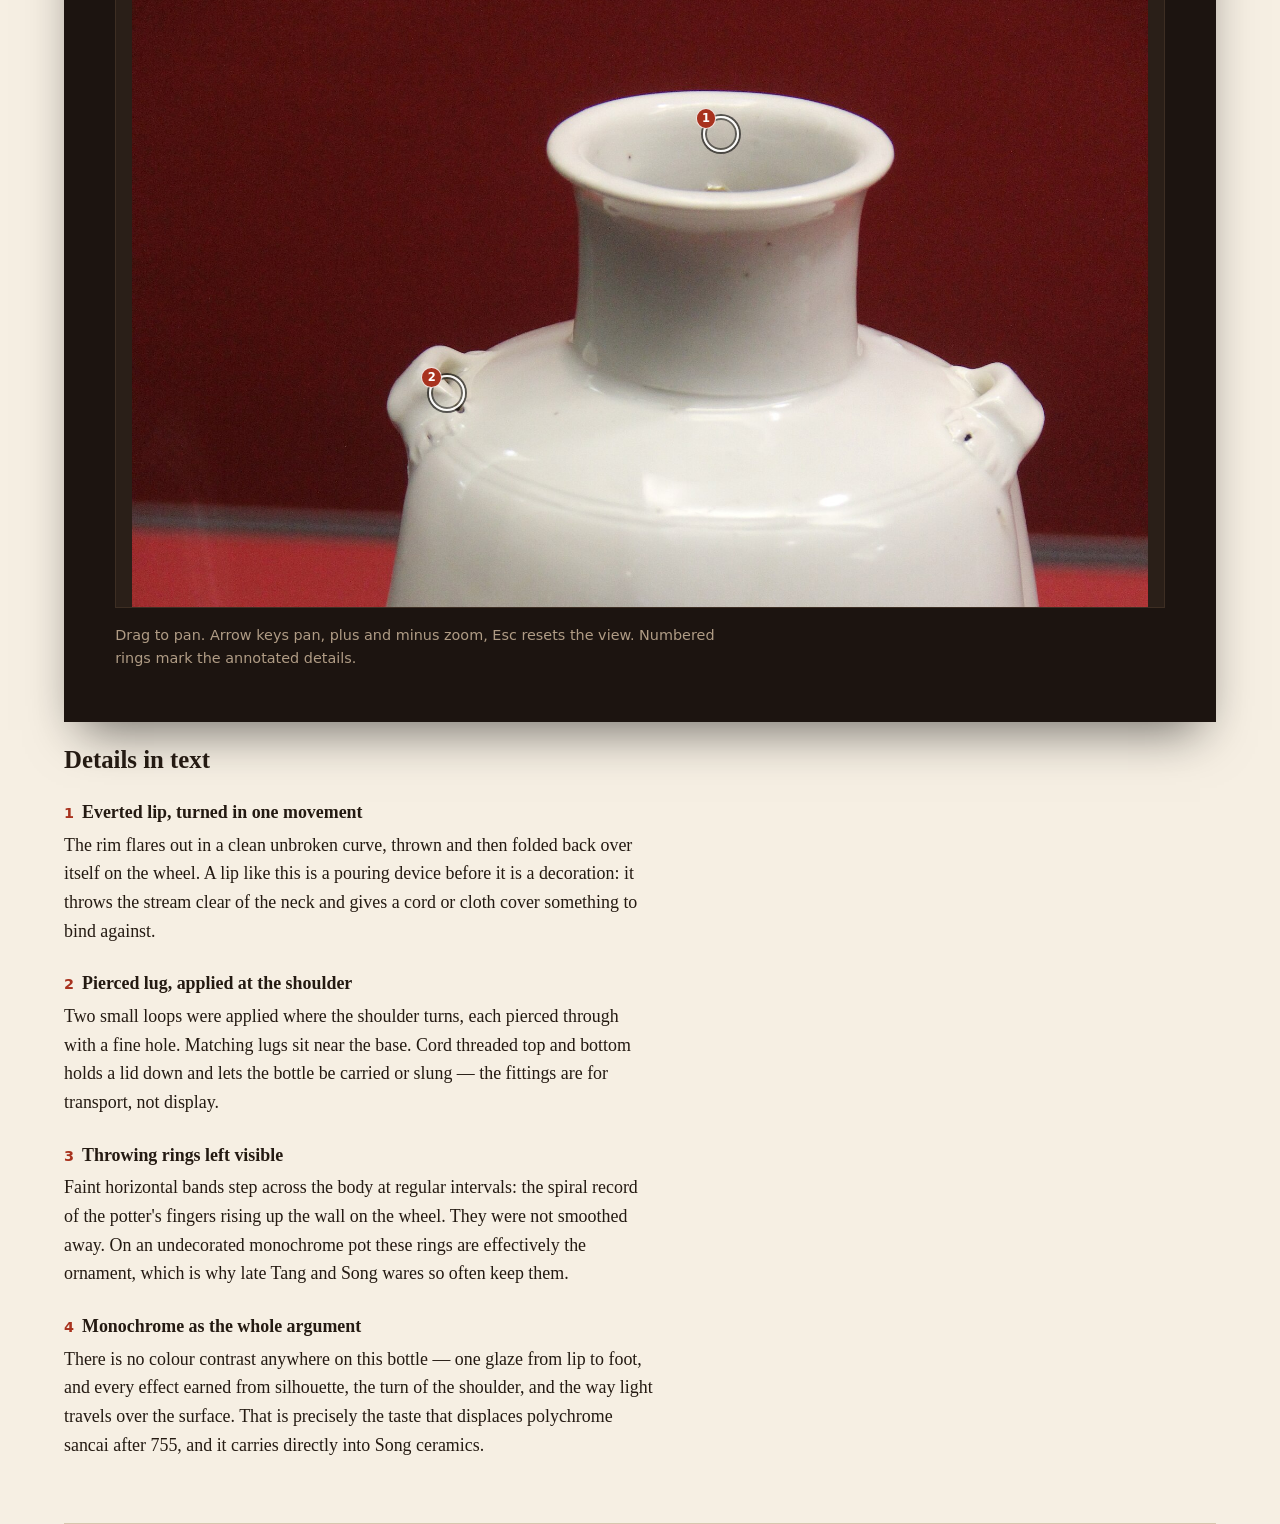
==== commit e788623a: "Mat the zoom rooms and diagram what the glaze does in the kiln The glaze cross-section follows the s" ====
--- a/rooms/ceramics.html
+++ b/rooms/ceramics.html
@@ -13,26 +13,218 @@
 
 <header class="wrap room-header">
   <p class="back"><a href="../index.html">← Back to the timeline</a></p>
+  <span class="ornament ornament-rosette room-mark" aria-hidden="true"></span>
+  <p class="room-kicker">Room two of four · annotated deep zoom</p>
   <h1>Ceramics</h1>
-  <p class="prose">Sancai — "three colours" — is a lead-fluxed glaze system that runs
-  during firing. The colours are not painted on so much as allowed to move, and the
-  finished surface is a record of what happened in the kiln. Zoom in and the technique
-  becomes legible.</p>
-  <p class="prose">The room runs from the polychrome tomb figures of the Xuanzong decades
-  to the monochrome celadons that followed the rebellion of 755, because that is the
-  order in which Tang potters changed their minds about what a fine pot was.</p>
+  <hr class="rule-fret room-rule">
+  <div class="prose room-lede">
+    <p>Sancai — "three colours" — is a lead-fluxed glaze system that runs
+    during firing. The colours are not painted on so much as allowed to move, and the
+    finished surface is a record of what happened in the kiln. Zoom in and the technique
+    becomes legible.</p>
+    <p>The room runs from the polychrome tomb figures of the Xuanzong decades
+    to the monochrome celadons that followed the rebellion of 755, because that is the
+    order in which Tang potters changed their minds about what a fine pot was.</p>
+  </div>
 </header>
 
+<section class="wrap glaze" aria-labelledby="glaze-heading">
+  <hr class="rule-fret">
+  <h2 id="glaze-heading">What the glaze does in the kiln</h2>
+  <p class="prose">Lead makes a sancai glaze melt at a low temperature and flow freely
+  while it is molten, and nothing holds it in place while it does. The three drawings
+  below cut through a pot wall at one raised throwing ridge and the hollow beneath it,
+  and follow the glaze from the moment it is laid on to the moment it cools.</p>
+
+  <div class="glaze-panels">
+
+    <figure class="glaze-panel reveal">
+      <svg viewBox="0 0 260 300" role="img" aria-labelledby="glaze-1-title">
+        <title id="glaze-1-title">Cross-section of a pot wall: an even coat of unfired
+        glaze lying over a raised ridge and the hollow below it.</title>
+        <text class="glaze-step" x="2" y="16">1 · Laid on</text>
+        <path class="glaze-body" d="M40,34 L100,34 L100,110 Q124,142 100,174 Q88,205 100,236 L100,285 L40,285 Z"/>
+        <path class="glaze-coat" d="M100,34 L112,34 L112,110 Q136,142 112,174 Q100,205 112,236 L112,285 L100,285 L100,236 Q88,205 100,174 Q124,142 100,110 Z"/>
+        <text x="46" y="62">clay body</text>
+        <path class="glaze-leader" d="M108,72 L140,66"/>
+        <text x="144" y="70">raw glaze</text>
+        <path class="glaze-leader" d="M132,142 L150,138"/>
+        <text x="154" y="142">ridge</text>
+        <path class="glaze-leader" d="M104,206 L150,212"/>
+        <text x="154" y="216">hollow</text>
+      </svg>
+      <figcaption>The glaze is laid on the raw pot in bands and sits where the potter
+      put it. Nothing has moved yet.</figcaption>
+    </figure>
+
+    <figure class="glaze-panel reveal">
+      <svg viewBox="0 0 260 300" role="img" aria-labelledby="glaze-2-title">
+        <title id="glaze-2-title">The same wall during firing: the glaze has melted,
+        thinned over the ridge, and begun to run downward.</title>
+        <text class="glaze-step" x="2" y="16">2 · In the kiln</text>
+        <path class="glaze-body" d="M40,34 L100,34 L100,110 Q124,142 100,174 Q88,205 100,236 L100,285 L40,285 Z"/>
+        <path class="glaze-coat" d="M100,34 L109,34 L109,110 Q130,142 106,176 Q98,206 116,238 L114,285 L100,285 L100,236 Q88,205 100,174 Q124,142 100,110 Z"/>
+        <path class="glaze-leader" d="M112,120 L140,112"/>
+        <text x="144" y="116">molten glaze</text>
+        <text x="176" y="84">gravity</text>
+        <path class="glaze-arrow" d="M200,96 L200,166"/>
+        <path class="glaze-arrow" d="M193,164 L207,164 L200,178 Z"/>
+      </svg>
+      <figcaption>The lead flux melts the glaze at a low temperature. Molten, it flows
+      freely, and for the length of the firing gravity is the only thing shaping it.</figcaption>
+    </figure>
+
+    <figure class="glaze-panel reveal">
+      <svg viewBox="0 0 260 300" role="img" aria-labelledby="glaze-3-title">
+        <title id="glaze-3-title">The same wall after cooling: the glaze is thin over
+        the crest of the ridge, pooled thick and dark in the hollow below it, and stops
+        short of the foot leaving bare clay.</title>
+        <text class="glaze-step" x="2" y="16">3 · Where it stopped</text>
+        <path class="glaze-body" d="M40,34 L100,34 L100,110 Q124,142 100,174 Q88,205 100,236 L100,285 L40,285 Z"/>
+        <path class="glaze-coat" d="M100,34 L110,34 L110,110 Q127,142 104,174 Q92,206 122,232 L118,252 L100,252 L100,236 Q88,205 100,174 Q124,142 100,110 Z"/>
+        <path class="glaze-pool" d="M104,178 Q92,206 122,232 L118,252 L100,252 L100,236 Q90,208 104,178 Z"/>
+        <path class="glaze-leader" d="M108,158 L146,140"/>
+        <text x="150" y="138">thin over<tspan x="150" dy="14">the ridge</tspan></text>
+        <path class="glaze-leader" d="M122,230 L150,240"/>
+        <text x="154" y="244">pooled thicker<tspan x="154" dy="14">and darker</tspan></text>
+        <path class="glaze-leader" d="M108,258 L120,272"/>
+        <text x="124" y="278">no glaze at the foot</text>
+      </svg>
+      <figcaption>It cools where gravity left it: thin over the crest, pooled thicker
+      and darker in the hollow. At the base the potter stopped the glaze short, because
+      a lead glaze reaching the bottom would have fused the pot to the kiln floor.</figcaption>
+    </figure>
+
+  </div>
+
+  <p class="prose glaze-note">Every stage drawn here is legible on one surface:
+  <a href="#sancai-ewer">see the sancai ewer below</a>, details 3 and 4.</p>
+</section>
+
 <main class="wrap" id="objects">
+<!-- BEGIN generated fallback: python3 tools/build_fallback.py -->
   <noscript>
-    <p class="notice">The interactive zoom needs JavaScript. The objects and their
-    descriptions are listed below without it.</p>
+    <p class="notice">The interactive zoom needs JavaScript. Every object,
+    its full caption, and each annotated detail are given as text below.</p>
+    <figure class="object" id="sancai-horse-static">
+      <img src="../assets/img/sancai-horse.jpg" alt="Caparisoned horse with sancai glaze" style="aspect-ratio: 1400/997">
+      <figcaption>
+        <h2>Caparisoned horse with sancai glaze</h2>
+        <p class="object-meta">675–750 AD · Portland Art Museum · not recorded by source · Public domain</p>
+        <p class="prose">An earthenware horse from Shaanxi or Henan province, standing on its original luted slab, harnessed and saddled and glazed in streaming amber, green, and cream. This is the type of object the Xuanzong decades are known by: large, expensive, made to be looked at in a tomb chamber, and effectively absent from the archaeological record after the middle of the eighth century.</p>
+      </figcaption>
+      <dl class="hotspot-list">
+        <dt>Bridle picked out in green</dt>
+        <dd>The straps of the bridle stand slightly proud of the head and carry green glaze while the cheek is amber. Raised lines hold a different glaze from the surface beside them because glaze runs off a ridge and gathers in a channel — the potter used the modelling to keep the colours apart instead of trying to paint a hard edge.</dd>
+        <dt>Hogged mane, combed while wet</dt>
+        <dd>The mane is cropped into an upright ridge and scored with close parallel grooves, cut into the clay with a toothed tool before firing. Hogging a horse&#x27;s mane was real Tang stable practice for animals in harness, so the sculptural convention is reporting something about how these horses were kept.</dd>
+        <dt>Saddle left almost bare</dt>
+        <dd>The saddle and its cloth are pale and thinly glazed against the deep amber of the barrel. Leaving the highest, most projecting element of the composition light keeps it legible from across a room, and it also spares the potter the risk of thick glaze running off a sharp edge and puddling on the flank below.</dd>
+        <dt>Applied rosettes on the crupper strap</dt>
+        <dd>Small green florets were pressed from a mould and stuck onto the harness strap across the hindquarters. They imitate the metal bosses of real Tang tack. Because they sit on top of the surface, glaze has run down from each one in a short vertical tail — a reliable clue that an element was applied rather than modelled from the body clay.</dd>
+      </dl>
+    </figure>
+    <figure class="object" id="sancai-ewer-static">
+      <img src="../assets/img/sancai-ewer.jpg" alt="Sancai ewer with dragon-head handle" style="aspect-ratio: 1400/1571">
+      <figcaption>
+        <h2>Sancai ewer with dragon-head handle</h2>
+        <p class="object-meta">Tang dynasty (618–907); precise date not recorded by source · Cleveland Museum of Art · 1987.148 · CC0</p>
+        <p class="prose">A wheel-thrown ewer on a splayed foot, banded from shoulder to base in amber, green, and cream glaze, with a modelled animal-head handle looped from rim to shoulder. It is a useful first object because almost everything sancai does is visible on one surface: the horizontal throwing rings, the glaze bands laid over them, and the vertical runs where those bands failed to stay put in the kiln.</p>
+      </figcaption>
+      <dl class="hotspot-list">
+        <dt>Lobed, trefoil mouth</dt>
+        <dd>The rim was pinched out into lobes after throwing rather than left as a plain circle. Flared and cusped mouths like this belong to a family of Tang vessel shapes that follow Sasanian and Central Asian metalwork; the potter is reproducing in earthenware a profile that was first worked in beaten silver.</dd>
+        <dt>Animal-head handle, applied not thrown</dt>
+        <dd>The handle was modelled separately and luted onto the leather-hard body, its upper end finished as a beast&#x27;s head biting the rim. Applied elements like this shrink at a slightly different rate from the thrown wall as they dry, which is why Tang handles so often show a hairline crack or a lifted edge at the join.</dd>
+        <dt>Glaze that ran, and where it stopped</dt>
+        <dd>Sancai glazes are fluxed with lead, which makes them melt at a low temperature and flow freely while molten. The green and amber bands here have bled downward into the cream in vertical tongues, thinning over each raised ridge and pooling darker in the hollow below it. The pattern is not painted; it is a record of gravity acting for the length of one firing.</dd>
+        <dt>Unglazed foot</dt>
+        <dd>The glaze runs down the pedestal and stops short of the bottom edge, leaving raw buff earthenware at the foot ring. This was deliberate: a lead glaze that reached the base would have fused the pot to whatever it stood on, so the potter left a dry margin to give the piece a clean release from the kiln floor.</dd>
+      </dl>
+    </figure>
+    <figure class="object" id="sancai-camel-static">
+      <img src="../assets/img/sancai-camel.jpg" alt="Sancai camel with rider" style="aspect-ratio: 1400/933">
+      <figcaption>
+        <h2>Sancai camel with rider</h2>
+        <p class="object-meta">Tang dynasty (618–907); precise date not recorded by source · Institution not recorded by source (Wikimedia Commons file: Tang Sancai Camel.jpg) · not recorded by source · CC0</p>
+        <p class="prose">A Bactrian camel kneeling with a rider astride the saddle pack, its body under a running amber glaze while the shaggy hair of neck and forelegs is left in pale unglazed clay. Camels are among the most common large figures in high-Tang tomb assemblages, which is itself the historical point: the overland caravan trade was familiar enough to furnish the imagery of the afterlife.</p>
+      </figcaption>
+      <dl class="hotspot-list">
+        <dt>Two clays, one figure</dt>
+        <dd>The head and hump hair are pale and matte while the flanks are glossy amber. The maker glazed selectively, leaving the roughly combed hair unglazed so that its texture would read as fur rather than disappear under a flowing coat of lead glaze. Selective glazing is a design decision, not an accident of coverage.</dd>
+        <dt>The rider, modelled by hand</dt>
+        <dd>The rider was made separately from the camel and set into the load. His cap, tunic, and face are modelled freehand rather than pressed from the same mould as the animal, which is why the two parts differ so much in finish. Riders, grooms, and camel drivers were produced as interchangeable parts of a tomb set.</dd>
+        <dt>Dappled saddle cloth</dt>
+        <dd>The saddle blanket carries a deliberate spotted pattern in green and amber over cream, produced by dabbing glaze in blots and letting the edges bleed during firing. Compare it with the smooth amber of the body: the same glaze system gives a flat coat or a dappled one depending only on how thickly and how patchily it is applied.</dd>
+        <dt>Kneeling pose, and why it helps</dt>
+        <dd>A couched camel with folded legs is far more robust than a standing one, since the whole mass rests on a broad base rather than four thin earthenware supports. Standing camels and horses of this size regularly survive with repaired legs; the kneeling pose sidesteps the weakest point in the form.</dd>
+      </dl>
+    </figure>
+    <figure class="object" id="foreign-groom-static">
+      <img src="../assets/img/foreign-groom.jpg" alt="Figure of a Groom" style="aspect-ratio: 358/791">
+      <figcaption>
+        <h2>Figure of a Groom</h2>
+        <p class="object-meta">Late 7th–first half of 8th century · The Metropolitan Museum of Art · not recorded by source · Public domain</p>
+        <p class="prose">An unglazed earthenware groom, standing on a modelled plinth with one fist raised as though holding a rein, dressed in a belted robe pulled open across the belly and wearing a soft folded cap. The source records it only as a groom; nothing in the record identifies the individual or his origin, so what can be read here is the workshop&#x27;s technique and the role, not a biography.</p>
+      </figcaption>
+      <dl class="hotspot-list">
+        <dt>Folded cap</dt>
+        <dd>The cap is built from soft folded forms with a knot rising at the crown, modelled freehand rather than pressed. Headgear is the element Tang tomb figures individualise most, because it was the fastest way for a workshop to distinguish one figure from the next in a set that shared body moulds.</dd>
+        <dt>Raised fist for a missing rein</dt>
+        <dd>The hand is closed around a hole that once held something now gone — a rein, staff, or bridle in wood or leather that decayed. Grooms in Tang tomb assemblages are made to be grouped with a horse or camel, and the empty fist is the join between two objects that were meant to stand together.</dd>
+        <dt>Painted, not glazed</dt>
+        <dd>This figure carries no glaze at all: the surface is fired buff earthenware that was finished with cold pigment after firing, and faint patches of colour survive in the sheltered folds. Painted figures were the cheaper alternative to sancai in the same workshops, and the pigment is what usually vanishes, leaving the pale figure a modern viewer sees.</dd>
+        <dt>Integral plinth</dt>
+        <dd>The figure stands on a flat slab modelled as part of the piece rather than added later. A slab gives the ankles — the thinnest point in the whole form — something continuous to stand on, and it lets a tomb set be arranged as a group without any of its members toppling.</dd>
+      </dl>
+    </figure>
+    <figure class="object" id="yue-celadon-static">
+      <img src="../assets/img/yue-celadon.jpg" alt="Celadon bowl, Yue kilns" style="aspect-ratio: 1400/933">
+      <figcaption>
+        <h2>Celadon bowl, Yue kilns</h2>
+        <p class="object-meta">Tang dynasty (618–907); precise date not recorded by source · Institution not recorded by source (Wikimedia Commons file: Tang Celadon Bowl, Yue Kiln) · not recorded by source · CC0</p>
+        <p class="prose">A small hemispherical bowl from the Yue kilns of northern Zhejiang under an even grey-green glaze, decorated with a few dark splashes in the well, a run of dashes around the rim, and lightly incised lines beneath the glaze. Yue ware is high-fired stoneware rather than lead-glazed earthenware, and it is the direction Tang ceramics went after the polychrome tomb figures stopped.</p>
+      </figcaption>
+      <dl class="hotspot-list">
+        <dt>Dashes round the rim</dt>
+        <dd>A ring of short dark strokes runs just inside the lip, spaced by hand and slightly uneven. Placing the only busy passage of decoration at the rim exploits the fact that a bowl is normally seen from above: the ornament sits where the eye already is, and the interior stays open.</dd>
+        <dt>Three splashes, and their haloes</dt>
+        <dd>Three dark blots were dropped into the well before glazing. Each has bled outward into a brown halo where the pigment migrated into the glaze during firing, and each has a fine tail running down toward the centre. Decoration this sparing is a decision about restraint — the potter is spending three marks where a sancai workshop would have covered the whole surface.</dd>
+        <dt>Incised lines under the glaze</dt>
+        <dd>Shallow curved lines were cut into the leather-hard clay and then glazed over, so they read as faint darker traces where the glaze collected slightly deeper in each groove. Yue decoration works this way throughout: the ornament is in the body and the glaze reveals it, rather than being laid on top in colour.</dd>
+        <dt>What replaced polychrome after 755</dt>
+        <dd>Large sancai tomb assemblages effectively stop after the An Lushan rebellion of 755, and monochrome stoneware from kilns like Yue is what late Tang taste moves toward instead: one glaze, evenly applied, judged on colour and surface rather than on spectacle. This bowl is on the far side of that break, and Song ceramics continue from here rather than from the sancai horses.</dd>
+      </dl>
+    </figure>
+    <figure class="object" id="celadon-bottle-static">
+      <img src="../assets/img/celadon-bottle.jpg" alt="Celadon bottle with lug handles" style="aspect-ratio: 2/3">
+      <figcaption>
+        <h2>Celadon bottle with lug handles</h2>
+        <p class="object-meta">Tang dynasty (618–907); precise date not recorded by source · Institution not recorded by source (Wikimedia Commons file: Tang Celadon Bottle) · not recorded by source · CC0</p>
+        <p class="prose">A barrel-bodied bottle with a short cylindrical neck, an everted lip, and small pierced lugs at shoulder and base, recorded by its source as a Tang celadon bottle; in this photograph the glaze reads as an almost colourless pale cream rather than a strong green. Whatever its exact tint, the piece is decorated entirely by profile and glaze — there is no painted or applied ornament anywhere on it.</p>
+      </figcaption>
+      <dl class="hotspot-list">
+        <dt>Everted lip, turned in one movement</dt>
+        <dd>The rim flares out in a clean unbroken curve, thrown and then folded back over itself on the wheel. A lip like this is a pouring device before it is a decoration: it throws the stream clear of the neck and gives a cord or cloth cover something to bind against.</dd>
+        <dt>Pierced lug, applied at the shoulder</dt>
+        <dd>Two small loops were applied where the shoulder turns, each pierced through with a fine hole. Matching lugs sit near the base. Cord threaded top and bottom holds a lid down and lets the bottle be carried or slung — the fittings are for transport, not display.</dd>
+        <dt>Throwing rings left visible</dt>
+        <dd>Faint horizontal bands step across the body at regular intervals: the spiral record of the potter&#x27;s fingers rising up the wall on the wheel. They were not smoothed away. On an undecorated monochrome pot these rings are effectively the ornament, which is why late Tang and Song wares so often keep them.</dd>
+        <dt>Monochrome as the whole argument</dt>
+        <dd>There is no colour contrast anywhere on this bottle — one glaze from lip to foot, and every effect earned from silhouette, the turn of the shoulder, and the way light travels over the surface. That is precisely the taste that displaces polychrome sancai after 755, and it carries directly into Song ceramics.</dd>
+      </dl>
+    </figure>
   </noscript>
+<!-- END generated fallback -->
   <p class="notice">Loading objects…</p>
 </main>
 
 <script type="module">
   import { initZoomRoom } from "../js/zoom.js";
+  import { revealOnEnter } from "../js/lib/reveal.js";
+
+  revealOnEnter(document.querySelector(".glaze-panels"));
+
   initZoomRoom({
     container: document.getElementById("objects"),
     room: "ceramics",
--- a/css/tokens.css
+++ b/css/tokens.css
@@ -12,6 +12,7 @@
   --size-step-1: clamp(1.25rem, 1.15rem + 0.5vw, 1.55rem);
   --size-step-2: clamp(1.6rem, 1.4rem + 1vw, 2.2rem);
   --size-step-3: clamp(2rem, 1.6rem + 2vw, 3.2rem);
+  --size-step-4: clamp(3.2rem, 2rem + 6vw, 7rem);
   --measure: 66ch;
 
   /* Spacing scale */
@@ -38,6 +39,23 @@
   --rule: #d6c7ad;
   --muted: #5c4b3a;
   --saturation-scale: 1;
+
+  /* Plate: the dark ground every object photograph is set into. The museum
+     photographs have grey-blue studio backgrounds that fight the paper; matting
+     them onto a deep ground reads the studio grey as vitrine shadow instead. */
+  --plate: #1c1410;
+  --plate-mat: #2a1f18;
+  --plate-edge: #3d2e23;
+  --plate-ink: #ece2d3;
+  --plate-muted: #b09c85;
+  --plate-shadow: 0 1.5rem 3rem -1rem rgb(0 0 0 / 0.55);
+}
+
+/* --ornament is declared on body, not :root, because it aliases --gold and the
+   era classes that redefine --gold also sit on body. Declared on :root it would
+   resolve against :root's --gold and never follow the era swap. */
+body {
+  --ornament: var(--gold);
 }
 
 /* early Tang: same register, lower saturation */
@@ -45,6 +63,8 @@
   --accent: #97402f;
   --accent-2: #a8853d;
   --rule: #d2c7b4;
+  --plate: #1d1712;
+  --plate-mat: #292118;
 }
 
 /* late Tang: cooler, sparser */
@@ -58,11 +78,18 @@
   --gold: #7d7f6e;
   --rule: #c3c9c3;
   --muted: #4a544e;
+  --plate: #141a18;
+  --plate-mat: #1f2725;
+  --plate-edge: #33403c;
+  --plate-ink: #e2e7e3;
+  --plate-muted: #9aa8a1;
 }
 
 body.era-rupture {
   --accent: #8c3b2a;
   --rule: #b9a894;
+  --plate: #12100e;
+  --plate-mat: #1c1815;
 }
 
 @media (prefers-reduced-motion: reduce) {
--- a/css/base.css
+++ b/css/base.css
@@ -48,3 +48,129 @@
   font-family: var(--font-sans);
   font-size: var(--size-step--1);
 }
+
+/* ---- Plates -------------------------------------------------------------
+   An object photograph matted onto a deep ground. The photographs are museum
+   files shown unaltered, so the studio background travels with them; the mat
+   is what stops that grey reading as a mismatched rectangle on the paper. */
+
+.plate {
+  background: var(--plate);
+  color: var(--plate-ink);
+  padding: clamp(var(--space-s), 4vw, var(--space-xl));
+  box-shadow: var(--plate-shadow);
+  transition: background-color var(--era-transition);
+}
+
+.plate-figure { display: grid; gap: var(--space-s); }
+
+.plate-frame {
+  background: var(--plate-mat);
+  border: 1px solid var(--plate-edge);
+  padding: clamp(var(--space-2xs), 1.5vw, var(--space-s));
+}
+.plate-frame img { width: 100%; height: auto; }
+
+.plate figcaption, .plate-caption {
+  max-width: var(--measure);
+  font-family: var(--font-sans);
+  font-size: var(--size-step--1);
+  color: var(--plate-muted);
+}
+.plate-caption strong { color: var(--plate-ink); font-weight: 600; }
+.plate a { color: var(--plate-ink); }
+.plate :where(a, button):focus-visible { outline-color: var(--plate-ink); }
+
+/* Escapes a centred .wrap to full viewport width. Only needed inside a width-
+   constrained ancestor -- a band that is already a child of a full-width section
+   does not need it, and applying it there overhangs the viewport, because vw
+   counts the scrollbar gutter. css/spine.css clips the root against that. */
+.bleed { margin-inline: calc(50% - 50vw); }
+
+/* ---- Ornament -----------------------------------------------------------
+   Tang-derived motifs, drawn here rather than sourced. They are masks rather
+   than <img> so they take --ornament and follow the era palette, and because a
+   mask is not in the accessibility tree -- these carry no meaning to convey. */
+
+.ornament {
+  display: block;
+  background-color: var(--ornament);
+  -webkit-mask-repeat: no-repeat;
+  mask-repeat: no-repeat;
+  -webkit-mask-position: center;
+  mask-position: center;
+  -webkit-mask-size: contain;
+  mask-size: contain;
+}
+
+.ornament-rosette {
+  --mask: url("data:image/svg+xml,<svg xmlns='http://www.w3.org/2000/svg' viewBox='0 0 24 24'><g fill='black'><ellipse cx='12' cy='5.2' rx='2.2' ry='3.4'/><ellipse cx='12' cy='5.2' rx='2.2' ry='3.4' transform='rotate(45 12 12)'/><ellipse cx='12' cy='5.2' rx='2.2' ry='3.4' transform='rotate(90 12 12)'/><ellipse cx='12' cy='5.2' rx='2.2' ry='3.4' transform='rotate(135 12 12)'/><ellipse cx='12' cy='5.2' rx='2.2' ry='3.4' transform='rotate(180 12 12)'/><ellipse cx='12' cy='5.2' rx='2.2' ry='3.4' transform='rotate(225 12 12)'/><ellipse cx='12' cy='5.2' rx='2.2' ry='3.4' transform='rotate(270 12 12)'/><ellipse cx='12' cy='5.2' rx='2.2' ry='3.4' transform='rotate(315 12 12)'/><circle cx='12' cy='12' r='2.6'/></g></svg>");
+  aspect-ratio: 1;
+}
+
+.ornament-lotus {
+  --mask: url("data:image/svg+xml,<svg xmlns='http://www.w3.org/2000/svg' viewBox='0 0 24 24'><g fill='black'><path d='M12 1.6c2.6 3.6 3.4 6.4 0 9.8-3.4-3.4-2.6-6.2 0-9.8z'/><path d='M12 1.6c2.6 3.6 3.4 6.4 0 9.8-3.4-3.4-2.6-6.2 0-9.8z' transform='rotate(45 12 12)'/><path d='M12 1.6c2.6 3.6 3.4 6.4 0 9.8-3.4-3.4-2.6-6.2 0-9.8z' transform='rotate(90 12 12)'/><path d='M12 1.6c2.6 3.6 3.4 6.4 0 9.8-3.4-3.4-2.6-6.2 0-9.8z' transform='rotate(135 12 12)'/><path d='M12 1.6c2.6 3.6 3.4 6.4 0 9.8-3.4-3.4-2.6-6.2 0-9.8z' transform='rotate(180 12 12)'/><path d='M12 1.6c2.6 3.6 3.4 6.4 0 9.8-3.4-3.4-2.6-6.2 0-9.8z' transform='rotate(225 12 12)'/><path d='M12 1.6c2.6 3.6 3.4 6.4 0 9.8-3.4-3.4-2.6-6.2 0-9.8z' transform='rotate(270 12 12)'/><path d='M12 1.6c2.6 3.6 3.4 6.4 0 9.8-3.4-3.4-2.6-6.2 0-9.8z' transform='rotate(315 12 12)'/><circle cx='12' cy='12' r='2.2'/></g></svg>");
+  aspect-ratio: 1;
+}
+
+.ornament-cloud {
+  --mask: url("data:image/svg+xml,<svg xmlns='http://www.w3.org/2000/svg' viewBox='0 0 28 14'><path fill='black' d='M2 13c0-4 3-5 4.5-3C7.5 5 13 4 15 8c2.5-2.5 6-1 6 2 3-1 5 .5 5 3z'/></svg>");
+  aspect-ratio: 2;
+}
+
+.ornament-mark {
+  --mask: url("data:image/svg+xml,<svg xmlns='http://www.w3.org/2000/svg' viewBox='0 0 24 24'><circle cx='12' cy='12' r='8' fill='none' stroke='black' stroke-width='2.5'/></svg>");
+  aspect-ratio: 1;
+}
+
+.ornament-mark-broken {
+  --mask: url("data:image/svg+xml,<svg xmlns='http://www.w3.org/2000/svg' viewBox='0 0 24 24'><g fill='none' stroke='black' stroke-width='2.5'><path d='M12 4a8 8 0 0 1 5.7 13.7'/><path d='M12 20A8 8 0 0 1 6.3 6.3'/></g><path d='M19 3 5 21' stroke='black' stroke-width='2.5'/></svg>");
+  aspect-ratio: 1;
+}
+
+:where(.ornament-rosette, .ornament-lotus, .ornament-cloud, .ornament-mark, .ornament-mark-broken) {
+  -webkit-mask-image: var(--mask);
+  mask-image: var(--mask);
+}
+
+/* A dividing rule carrying a repeating squared-spiral fret instead of a line.
+   The tile is deliberately wide and open: drawn tighter the spiral closes up at
+   rule size and reads as a row of small boxes rather than as a meander. */
+.rule-fret {
+  height: 16px;
+  border: 0;
+  background-color: var(--ornament);
+  opacity: 0.7;
+  -webkit-mask-image: var(--fret);
+  mask-image: var(--fret);
+  -webkit-mask-repeat: repeat-x;
+  mask-repeat: repeat-x;
+  -webkit-mask-position: left center;
+  mask-position: left center;
+  -webkit-mask-size: auto 16px;
+  mask-size: auto 16px;
+  --fret: url("data:image/svg+xml,<svg xmlns='http://www.w3.org/2000/svg' viewBox='0 0 34 16'><g fill='none' stroke='black' stroke-width='1.7' stroke-linecap='square'><path d='M0 15h34'/><path d='M5 15V4h22v7H13v-3.5h7'/></g></svg>");
+}
+
+/* ---- Reveal -------------------------------------------------------------
+   Entrance transition applied by js/lib/reveal.js. Gated on (scripting:
+   enabled) so that with JavaScript off the content is simply present rather
+   than left at opacity 0 forever -- the failure mode a .reveal class would
+   otherwise create is a blank page. */
+
+@media (scripting: enabled) {
+  .reveal {
+    opacity: 0;
+    transform: translateY(1.5rem);
+    transition: opacity 700ms ease, transform 700ms ease;
+  }
+  .reveal.is-visible { opacity: 1; transform: none; }
+}
+
+@media (prefers-reduced-motion: reduce) {
+  .reveal, .reveal.is-visible {
+    opacity: 1;
+    transform: none;
+    transition: none;
+  }
+}
--- a/css/room.css
+++ b/css/room.css
@@ -1,34 +1,167 @@
-.room-header { padding-block: var(--space-l) var(--space-m); }
+/* ---- Room opening ------------------------------------------------------- */
+
+.room-header { padding-block: var(--space-l) var(--space-l); }
 .room-header .back { font-family: var(--font-sans); font-size: var(--size-step--1); }
 
-.object { padding-block: var(--space-xl); border-block-end: 1px solid var(--rule); }
+.room-mark { width: 1.75rem; margin-block: var(--space-l) var(--space-xs); }
+
+.room-kicker {
+  font-family: var(--font-sans); font-size: var(--size-step--1);
+  letter-spacing: 0.16em; text-transform: uppercase;
+  color: var(--muted);
+}
+
+.room-header h1 {
+  font-size: var(--size-step-4);
+  line-height: 0.95;
+  letter-spacing: -0.02em;
+  max-width: 16ch;
+  margin-block-start: var(--space-2xs);
+}
+
+.room-rule { margin-block: var(--space-m); }
+
+.room-lede > p:first-child {
+  font-size: var(--size-step-1);
+  line-height: 1.45;
+}
+
+/* ---- Objects ------------------------------------------------------------ */
+
+#objects { counter-reset: plate; }
+
+.object {
+  counter-increment: plate;
+  padding-block: var(--space-xl);
+  border-block-end: 1px solid var(--rule);
+}
+
+.object figcaption h2::before {
+  content: "Plate " counter(plate);
+  display: block;
+  font-family: var(--font-sans);
+  font-size: var(--size-step--1);
+  font-weight: 400;
+  letter-spacing: 0.16em;
+  text-transform: uppercase;
+  color: var(--accent);
+  margin-block-end: var(--space-3xs);
+}
+
 .object-meta {
   font-family: var(--font-sans); font-size: var(--size-step--1);
   color: var(--muted); margin-block: var(--space-3xs) var(--space-s);
 }
 
+.object-plate { margin-block: var(--space-m); }
+
+/* ---- Detail panel ------------------------------------------------------- */
+
 .detail-panel {
   border: 1px solid var(--rule);
   border-block-start: 3px solid var(--accent);
   background: var(--paper-raised);
-  padding: var(--space-s);
-  margin-block-start: var(--space-2xs);
+  padding: var(--space-m);
+  margin-block-start: var(--space-s);
   max-width: var(--measure);
+  box-shadow: 0 0.75rem 1.5rem -1rem rgb(0 0 0 / 0.3);
 }
 .detail-panel[hidden] { display: none; }
 
+.detail-panel h3::before {
+  content: "Detail";
+  display: block;
+  font-family: var(--font-sans); font-size: var(--size-step--1);
+  font-weight: 400; letter-spacing: 0.16em; text-transform: uppercase;
+  color: var(--muted);
+  margin-block-end: var(--space-3xs);
+}
+.detail-panel > p { margin-block-start: var(--space-2xs); max-width: var(--measure); }
+
 .panel-close {
   font-family: var(--font-sans); font-size: var(--size-step--1);
-  padding: var(--space-3xs) var(--space-2xs);
-  background: var(--paper-raised); color: var(--ink);
+  letter-spacing: 0.1em; text-transform: uppercase;
+  margin-block-start: var(--space-s);
+  padding: var(--space-2xs) var(--space-s);
+  background: transparent; color: var(--ink);
   border: 1px solid var(--rule); cursor: pointer;
 }
+.panel-close:hover { background: var(--paper); border-color: var(--muted); }
+
+/* ---- Details in text ---------------------------------------------------- */
 
 .hotspot-list {
+  counter-reset: detail;
   margin-block-start: var(--space-2xs);
   max-width: var(--measure);
 }
 .hotspot-list dt {
+  counter-increment: detail;
   font-weight: 600;
+  margin-block-start: var(--space-m);
+}
+/* The numbering matches the badge on each hotspot marker, so a reader can move
+   between the photograph and this list without re-reading the labels. */
+.hotspot-list dt::before {
+  content: counter(detail);
+  font-family: var(--font-sans); font-size: var(--size-step--1);
+  font-weight: 700;
+  color: var(--accent);
+  margin-inline-end: var(--space-2xs);
+}
+.hotspot-list dd { margin-block-start: var(--space-3xs); }
+
+/* ---- Sancai glaze diagram ----------------------------------------------- */
+
+.glaze { padding-block: var(--space-l) var(--space-xl); }
+.glaze h2 { margin-block: var(--space-m) var(--space-s); max-width: 22ch; }
+
+.glaze-panels {
+  display: grid;
+  gap: var(--space-m);
+  grid-template-columns: repeat(auto-fit, minmax(min(100%, 17rem), 1fr));
+  margin-block: var(--space-l);
+}
+
+.glaze-panel {
+  background: var(--paper-raised);
+  border: 1px solid var(--rule);
+  padding: var(--space-s);
+}
+.glaze-panel svg { width: 100%; height: auto; }
+.glaze-panel figcaption {
+  font-size: var(--size-step--1);
   margin-block-start: var(--space-2xs);
 }
+
+/* Staggered so the three states read as a sequence rather than one flash. */
+.glaze-panel:nth-child(2) { transition-delay: 160ms; }
+.glaze-panel:nth-child(3) { transition-delay: 320ms; }
+
+.glaze-body {
+  fill: color-mix(in srgb, var(--muted) 20%, var(--paper-raised));
+  stroke: var(--rule);
+  stroke-width: 1;
+}
+.glaze-coat {
+  fill: var(--accent-2);
+  stroke: color-mix(in srgb, var(--accent-2) 55%, var(--ink));
+  stroke-width: 1;
+}
+.glaze-pool { fill: color-mix(in srgb, var(--accent-2) 55%, var(--ink)); }
+.glaze-leader { fill: none; stroke: var(--muted); stroke-width: 1; }
+.glaze-arrow { fill: var(--muted); stroke: var(--muted); stroke-width: 2; }
+
+.glaze-panel text {
+  font-family: var(--font-sans);
+  font-size: 12px;
+  fill: var(--muted);
+}
+.glaze-panel text.glaze-step {
+  font-size: 13px;
+  font-weight: 700;
+  letter-spacing: 0.1em;
+  fill: var(--ink);
+}
+
+.glaze-note { font-family: var(--font-sans); font-size: var(--size-step--1); }
--- a/css/zoom.css
+++ b/css/zoom.css
@@ -1,14 +1,25 @@
-.zoom-controls { display: flex; gap: var(--space-2xs); margin-block-end: var(--space-2xs); }
+/* The zoom viewport and its controls sit on a .plate, so every colour here is
+   from the plate register rather than the paper register. */
+
+.zoom-controls {
+  display: flex; flex-wrap: wrap; gap: var(--space-2xs);
+  margin-block-end: var(--space-s);
+}
 .zoom-controls button {
   font-family: var(--font-sans); font-size: var(--size-step--1);
-  padding: var(--space-3xs) var(--space-2xs);
-  background: var(--paper-raised); color: var(--ink);
-  border: 1px solid var(--rule); cursor: pointer;
+  letter-spacing: 0.1em; text-transform: uppercase;
+  padding: var(--space-2xs) var(--space-s);
+  background: transparent; color: var(--plate-ink);
+  border: 1px solid var(--plate-edge); cursor: pointer;
+  transition: background-color 160ms ease, border-color 160ms ease;
+}
+.zoom-controls button:hover {
+  background: var(--plate-mat);
+  border-color: var(--plate-muted);
 }
 
 .zoom-viewport {
   position: relative; overflow: hidden;
-  background: var(--paper-raised); border: 1px solid var(--rule);
   touch-action: none; cursor: grab;
   max-height: 80vh;
 }
@@ -17,15 +28,35 @@
 .zoom-stage { position: relative; transform-origin: center center; }
 .zoom-stage img { width: 100%; height: auto; }
 
+/* A hollow double-stroked ring: light stroke against dark passages of the
+   photograph, dark stroke against light ones, and an open centre so the marker
+   frames the detail it points at instead of covering it. */
 .hotspot {
   position: absolute; translate: -50% -50%;
-  width: 2rem; height: 2rem; border-radius: 50%;
-  background: color-mix(in srgb, var(--accent) 70%, transparent);
-  border: 2px solid var(--paper-raised);
+  width: 2.25rem; height: 2.25rem; border-radius: 50%;
+  padding: 0;
+  background: transparent;
+  border: 2px solid rgb(255 255 255 / 0.92);
+  box-shadow: 0 0 0 2px rgb(0 0 0 / 0.6), inset 0 0 0 2px rgb(0 0 0 / 0.5);
   cursor: pointer;
+  transition: background-color 160ms ease;
 }
-.hotspot:hover { background: var(--accent); }
+.hotspot:hover { background: color-mix(in srgb, var(--accent) 45%, transparent); }
+
+.hotspot-index {
+  position: absolute;
+  inset-block-start: -0.6rem; inset-inline-start: -0.6rem;
+  min-width: 1.3rem; height: 1.3rem; border-radius: 50%;
+  display: grid; place-items: center;
+  font-family: var(--font-sans); font-size: 0.72rem; font-weight: 700;
+  line-height: 1;
+  background: var(--accent); color: #fff;
+  border: 1px solid rgb(255 255 255 / 0.85);
+}
+
+.plate-caption { margin-block-start: var(--space-s); }
 
 @media (prefers-reduced-motion: reduce) {
   .zoom-stage { transition: none !important; }
+  .zoom-controls button, .hotspot { transition: none; }
 }
